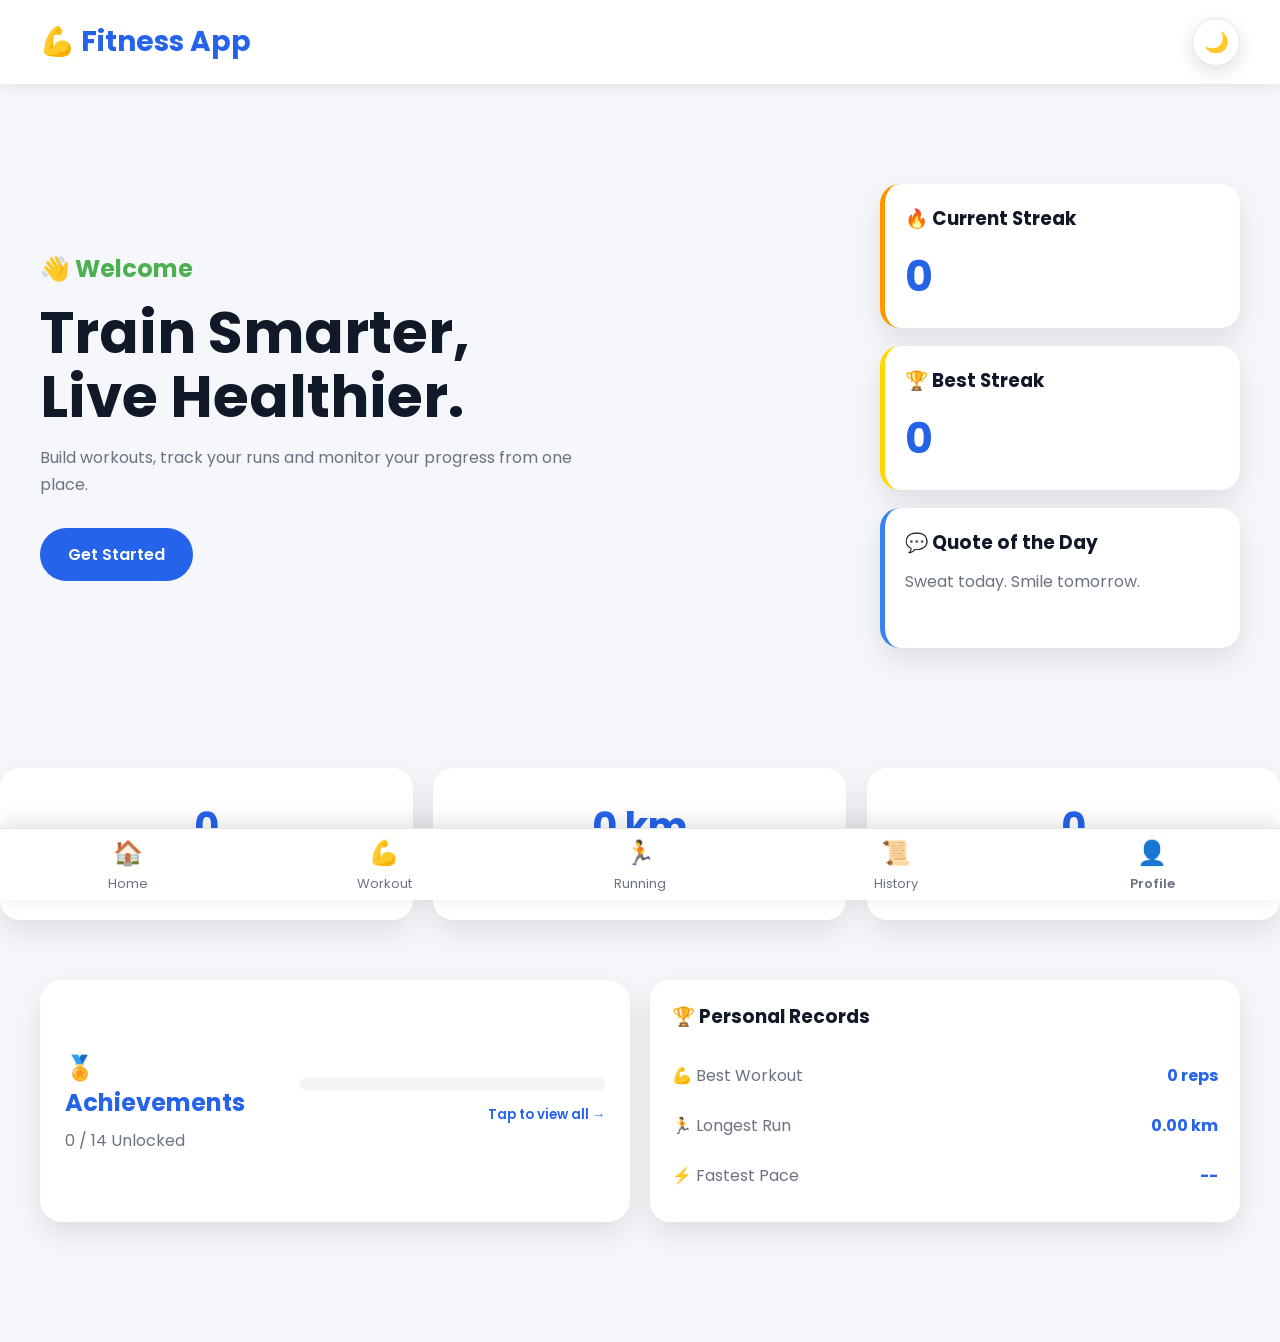
==== index.html @ 0139205a "Initial FitSphere release" ====
<!doctype html>
<html>
  <head>
    <link rel="manifest" href="manifest.json" />
    <meta name="theme-color" content="#2563eb" />
    <script>
      if (localStorage.getItem("fitness-theme") === "dark") {
        document.documentElement.classList.add("dark");
      }
    </script>
    <title>FitSphere</title>
    <link rel="stylesheet" href="styles.css" />
    <link rel="stylesheet" href="themes.css" />
    <link rel="stylesheet" href="toast.css" />
    <link rel="stylesheet" href="responsive.css" />
  </head>
  <body>
    <header>
      <h1>💪 Fitness App</h1>
      <button id="themeToggle" class="theme-btn">🌙</button>
    </header>
    <section class="hero">
      <!-- LEFT SIDE -->
      <div class="hero-content">
        <!-- Greeting -->
        <h3 id="greeting" class="greeting">👋 Welcome</h3>
        <h2>
          Train Smarter,<br />
          Live Healthier.
        </h2>
        <p>
          Build workouts, track your runs and monitor your progress from one
          place.
        </p>
        <button
          class="primary-btn"
          onclick="
            document
              .querySelector('.stats')
              .scrollIntoView({ behavior: 'smooth' })
          "
        >
          Get Started
        </button>
      </div>
      <!-- RIGHT SIDE -->
      <div class="hero-right">
        <div class="dashboard-card">
          <h3>🔥 Current Streak</h3>
          <h1 id="currentStreak">0</h1>
        </div>
        <div class="dashboard-card">
          <h3>🏆 Best Streak</h3>
          <h1 id="bestStreak">0</h1>
        </div>
        <div class="quote-card">
          <h3>💬 Quote of the Day</h3>
          <p id="dailyQuote"></p>
        </div>
      </div>
    </section>
    <!-- <section class="quick-actions">
      <a href="profile.html" class="action-card">
        <h3>👤 Profile</h3>
        <p>View & edit your profile</p>
      </a>
      <a href="workout.html" class="action-card">
        <h3>💪 Workout Builder</h3>
        <p>Create custom workouts.</p>
      </a>
      <a href="running.html" class="action-card">
        <h3>🏃 Running Tracker</h3>
        <p>GPS tracking and route map.</p>
      </a>
      🔥 NEW HISTORY BUTTON
      <a href="history.html" class="action-card">
        <h3>📜 Workout History</h3>
        <p>View your past progress</p>
      </a> 
    </section> -->
    <section class="stats">
      <div class="stat-card">
        <h2 id="todayWorkouts">0</h2>
        <span>Today's Workouts</span>
      </div>
      <div class="stat-card">
        <h2 id="todayDistance">0 km</h2>
        <span>Today's Distance</span>
      </div>
      <div class="stat-card">
        <h2 id="todayCalories">0</h2>
        <span>Today's Calories</span>
      </div>
    </section>
    <!-- ======================================
        ACHIEVEMENTS PREVIEW
====================================== -->
    <section class="bottom-dashboard">
      <a href="achievements.html" class="achievement-home-card">
        <div class="achievement-left">
          <h2>🏅 Achievements</h2>
          <p>
            <span id="homeUnlocked">0</span> /
            <span id="homeTotal">0</span>
            Unlocked
          </p>
        </div>
        <div class="achievement-right">
          <div class="home-progress">
            <div id="homeAchievementProgress"></div>
          </div>
          <small>Tap to view all →</small>
        </div>
      </a>
      <div class="records-card">
        <h3>🏆 Personal Records</h3>
        <div class="record">
          <span>💪 Best Workout</span>
          <strong id="bestWorkoutReps">0 reps</strong>
        </div>
        <div class="record">
          <span>🏃 Longest Run</span>
          <strong id="longestRun">0 km</strong>
        </div>
        <div class="record">
          <span>⚡ Fastest Pace</span>
          <strong id="fastestPace">--</strong>
        </div>
      </div>
    </section>
    <!-- NEW BUTTON ROW -->
    <nav class="bottom-nav">
      <a href="#">
        <span>🏠</span>
        <small>Home</small>
      </a>
      <a href="workout.html">
        <span>💪</span>
        <small>Workout</small>
      </a>
      <a href="running.html">
        <span>🏃</span>
        <small>Running</small>
      </a>
      <a href="history.html">
        <span>📜</span>
        <small>History</small>
      </a>
      <a href="profile.html" class="active">
        <span>👤</span>
        <small>Profile</small>
      </a>
    </nav>
    <script src="records.js"></script>
    <script src="achievementData.js"></script>
    <script src="toast.js"></script>
    <script src="app.js"></script>
    <script src="theme.js"></script>
    <script src="navigation.js"></script>
    <script src="streak.js"></script>
    <script src="quotes.js"></script>
  </body>
</html>
---- styles.css ----
/* ==========================================
   GOOGLE FONT
========================================== */
@import url("https://fonts.googleapis.com/css2?family=Poppins:wght@300;400;500;600;700;800&display=swap");
/* ==========================================
   RESET
========================================== */
* {
  margin: 0;
  padding: 0;
  box-sizing: border-box;
  font-family: "Poppins", sans-serif;
}
html {
  scroll-behavior: smooth;
}
body {
  background: var(--surface2);
  color: #222;
  min-height: 105vh;
}
/* ==========================================
   COMMON VARIABLES
========================================== */
:root {
  --primary: #2563eb;
  --secondary: #3b82f6;
  --success: #22c55e;
  --danger: #ef4444;
  --warning: #f59e0b;
  --text: #1f2937;
  --text-light: #6b7280;
  --card: #ffffff;
  --shadow: 0 12px 30px rgba(0, 0, 0, 0.12);
  --radius: 18px;
}
/* ==========================================
   HEADER
========================================== */
header {
  display: flex;
  justify-content: space-between;
  align-items: center;
  padding: 18px 40px;
  background: var(--surface);
  box-shadow: 0 4px 15px rgba(0, 0, 0, 0.08);
  position: sticky;
  top: 0;
  z-index: 1000;
}
header h1 {
  color: var(--primary);
  font-size: 28px;
}
header nav {
  display: flex;
  gap: 15px;
}
header nav a {
  text-decoration: none;
  color: var(--text);
  font-weight: 600;
  transition: 0.3s;
}
header nav a:hover {
  color: var(--primary);
}
/* ==========================================
   BUTTONS
========================================== */
button {
  border: none;
  cursor: pointer;
  transition: 0.3s;
}
.primary-btn {
  background: var(--primary);
  color: white;
  padding: 14px 28px;
  border-radius: 40px;
  font-size: 16px;
  font-weight: 600;
}
.primary-btn:hover {
  transform: translateY(-3px);
  box-shadow: 0 10px 20px rgba(37, 99, 235, 0.35);
}
.secondary-btn {
  background: var(--surface2);
  color: #111827;
  padding: 14px 28px;
  border-radius: 40px;
}
.secondary-btn:hover {
  background: var(--surface2);
}
/* ==========================================
   HOME HERO
========================================== */
.hero {
  display: flex;
  justify-content: space-between;
  align-items: center;
  gap: 60px;
  width: 90%;
  max-width: 1400px;
  margin: 40px auto;
}
.hero-content {
  flex: 1;
}
.hero-content h2 {
  font-size: 58px;
  line-height: 1.1;
  margin: 15px 0;
}
.hero-content p {
  max-width: 560px;
  line-height: 1.7;
  color: var(--text-secondary);
  margin-bottom: 30px;
}
.hero-image {
  flex: 1;
  display: flex;
  justify-content: center;
}
.hero-image img {
  width: 100%;
  max-width: 420px;
}
.hero-right {
  width: 360px;
  display: flex;
  flex-direction: column;
  gap: 18px;
}
.dashboard-card,
.quote-card {
  background: var(--surface);
  border-radius: 20px;
  padding: 20px;
  box-shadow: var(--shadow);
}
.dashboard-card h3,
.quote-card h3 {
  margin-bottom: 12px;
}
.dashboard-card h1 {
  font-size: 42px;
  color: var(--primary);
}
.quote-card p {
  line-height: 1.6;
  color: var(--text-secondary);
}
.dashboard-card:first-child {
  border-left: 5px solid #ff9800;
}
.dashboard-card:nth-child(2) {
  border-left: 5px solid gold;
}
.quote-card {
  min-height: 140px;
  border-left: 5px solid #3b82f6;
}
.dashboard-card,
.quote-card {
  transition: 0.3s;
}
.dashboard-card:hover,
.quote-card:hover {
  transform: translateY(-6px);
  box-shadow: 0 15px 35px rgba(0, 0, 0, 0.15);
}
.dashboard-card h1 {
  transition: 0.45s;
}
.dashboard-card:hover h1 {
  transform: scale(1.1);
}
/* ==========================================
   QUICK ACTIONS
========================================== */
.quick-actions {
  width: 90%;
  margin: auto;
  display: grid;
  grid-template-columns: repeat(auto-fit, minmax(250px, 1fr));
  gap: 25px;
  margin-top: 30px;
  margin-bottom: 50px;
}
.action-card {
  text-decoration: none;
  color: var(--text);
  background: var(--surface);
  border-radius: 20px;
  padding: 25px;
  box-shadow: var(--shadow);
  transition: 0.3s;
  text-align: center;
  display: block;
}
.action-card:hover {
  color: var(--text);
  transform: translateY(-8px);
}
.action-card h3 {
  color: var(--text);
  text-decoration: none;
}
.action-card p {
  color: var(--text-light);
  text-decoration: none;
}
/* ==========================================
   STATS SECTION
========================================== */
.stats {
  width: 90%;
  margin: 60px auto;
  display: grid;
  grid-template-columns: repeat(auto-fit, minmax(220px, 1fr));
  gap: 20px;
}
.stat-card {
  background: var(--surface);
  border-radius: 20px;
  padding: 30px;
  box-shadow: var(--shadow);
  text-align: center;
}
.stat-card h2 {
  color: var(--primary);
  font-size: 38px;
  margin-bottom: 10px;
}
.stat-card span {
  color: var(--text-light);
}
/* ==========================================
   FOOTER
========================================== */
footer {
  margin-top: 60px;
  padding: 25px;
  text-align: center;
  background: var(--surface);
  color: #777;
}
/* ==========================================
   UTILITIES
========================================== */
.hidden {
  display: none !important;
}
.center {
  display: flex;
  justify-content: center;
  align-items: center;
}
.card {
  background: var(--surface);
  border-radius: 20px;
  box-shadow: var(--shadow);
}
/* ==========================================
        HOME ACHIEVEMENT CARD
========================================== */
.bottom-dashboard {
  width: 90%;
  max-width: 1200px;
  margin: 35px auto 120px;
  display: grid;
  grid-template-columns: 1fr 1fr;
  gap: 25px;
}
.achievement-home-card {
  display: flex;
  justify-content: space-between;
  align-items: center;
  gap: 30px;
  padding: 25px;
  background: var(--surface);
  border-radius: 22px;
  box-shadow: var(--shadow);
  text-decoration: none;
  color: inherit;
  transition: 0.3s;
}
.achievement-home-card:hover {
  transform: translateY(-5px);
  box-shadow: var(--shadow-hover);
}
.achievement-left h2 {
  margin: 0;
  color: var(--primary);
}
.achievement-left p {
  margin-top: 8px;
  color: var(--text-secondary);
}
.achievement-right {
  width: 320px;
  text-align: right;
}
.home-progress {
  width: 100%;
  height: 14px;
  background: var(--surface2);
  border-radius: 30px;
  overflow: hidden;
  margin-bottom: 10px;
}
#homeAchievementProgress {
  width: 0%;
  height: 100%;
  background: linear-gradient(90deg, #22c55e, #2563eb);
  transition: 0.4s;
}
.achievement-right small {
  color: var(--primary);
  font-weight: 600;
}
.achievement-card,
.records-card {
  background: var(--surface);
  border-radius: 20px;
  padding: 22px;
  box-shadow: var(--shadow);
}

.records-card h3 {
  margin-bottom: 20px;
}

.record {
  display: flex;
  justify-content: space-between;
  padding: 12px 0;
  border-bottom: 1px solid rgba(255, 255, 255, 0.08);
}

.record:last-child {
  border-bottom: none;
}

.record span {
  color: var(--text-secondary);
}

.record strong {
  color: var(--primary);
  font-weight: 700;
}

/* ==========================================
   THEME BUTTON
========================================== */
.theme-btn {
  width: 48px;
  height: 48px;
  border: none;
  border-radius: 50%;
  cursor: pointer;
  background: var(--surface);
  color: var(--text);
  font-size: 22px;
  box-shadow: var(--shadow);
  transition: 0.4s;
}
.theme-btn:hover {
  transform: rotate(180deg) scale(1.08);
}
.greeting {
  font-size: 24px;
  font-weight: 700;
  margin-bottom: 15px;
  color: #4caf50;
}
---- themes.css ----
html.dark-preload,
html.dark-preload body {
  background: #121212;
}

/* ==========================================
   LIGHT THEME (DEFAULT)
========================================== */
:root {
  --bg: #f5f7fb;
  --surface: #ffffff;
  --surface2: #f8fafc;
  --surface: #ffffff;
  --surface2: #f3f4f6;
  --text: #111827;
  --text-secondary: #64748b;
  --primary: #2563eb;
  --primary-hover: #1d4ed8;
  --success: #22c55e;
  --success-hover: #16a34a;
  --warning: #f59e0b;
  --warning-hover: #d97706;
  --danger: #ef4444;
  --danger-hover: #dc2626;
  --border: #d1d5db;
  --shadow: 0 12px 28px rgba(0, 0, 0, 0.08);
  --shadow-hover: 0 18px 38px rgba(0, 0, 0, 0.14);
}
/* ==========================================
   DARK THEME
========================================== */
html.dark {
  --bg: #0f172a;
  --surface: #1e293b;
  --surface2: #334155;
  --text: #f8fafc;
  --text-secondary: #94a3b8;
  --primary: #3b82f6;
  --primary-hover: #60a5fa;
  --success: #22c55e;
  --success-hover: #4ade80;
  --warning: #f59e0b;
  --warning-hover: #fbbf24;
  --danger: #ef4444;
  --danger-hover: #f87171;
  --border: #475569;
  --shadow: 0 14px 35px rgba(0, 0, 0, 0.45);
  --shadow-hover: 0 20px 45px rgba(0, 0, 0, 0.6);
}
/* ==========================================
   GLOBAL TRANSITIONS
========================================== */
* {
  transition:
    background-color 0.35s ease,
    color 0.35s ease,
    border-color 0.35s ease,
    box-shadow 0.35s ease;
}
body {
  background: var(--bg);
  color: var(--text);
}
:root {
  --primary: #2563eb;
  --primary-hover: #1d4ed8;
  --success: #22c55e;
  --success-hover: #16a34a;
  --danger: #ef4444;
  --danger-hover: #dc2626;
  --warning: #f59e0b;
  --warning-hover: #d97706;
  --surface: #ffffff;
  --surface2: #f3f4f6;
  --text: #111827;
  --text-secondary: #6b7280;
  --border: #e5e7eb;
  --shadow: 0 12px 30px rgba(0, 0, 0, 0.1);
  --shadow-hover: 0 18px 40px rgba(0, 0, 0, 0.18);
}
/* [data-theme="dark"] {
  --surface: #1e293b;
  --surface2: #0f172a;
  --text: #f9fafb;
  --text-secondary: #cbd5e1;
  --border: #334155;
  --shadow: 0 12px 30px rgba(0, 0, 0, 0.4);
  --shadow-hover: 0 18px 45px rgba(0, 0, 0, 0.55);
} */
.theme-btn {
  width: 48px;
  height: 48px;
  border-radius: 50%;
  border: 1px solid var(--border);
  background: var(--surface);
  color: var(--text);
  display: flex;
  align-items: center;
  justify-content: center;
  font-size: 20px;
  box-shadow: 0 6px 18px rgba(0, 0, 0, 0.12);
  transition: all 0.35s ease;
}
.theme-btn:hover {
  transform: scale(1.15) rotate(180deg);
  background: var(--primary);
  color: white;
}
/* ===========================
   BOTTOM NAVIGATION
=========================== */

.bottom-nav {
  position: fixed;
  left: 0;
  bottom: 0;
  width: 100%;

  height: 72px;

  background: var(--surface);

  display: flex;
  justify-content: space-around;
  align-items: center;

  border-top: 1px solid var(--border);

  box-shadow: 0 -5px 20px rgba(0, 0, 0, 0.12);

  z-index: 9999;
}

.bottom-nav a {
  flex: 1;
  text-align: center;
  text-decoration: none;
  color: var(--text-secondary);

  display: flex;
  flex-direction: column;
  align-items: center;

  gap: 4px;

  padding: 10px 0;

  transition: 0.25s;
}

.bottom-nav a span {
  font-size: 24px;
}

.bottom-nav a small {
  font-size: 13px;
}

.bottom-nav a:hover {
  color: var(--primary);
}

.bottom-nav a.active {
  /* color: var(--primary); */
  font-weight: 600;
}

/* Prevent content from hiding behind nav
body {
  padding-bottom: 90px;
} */

:root {
  --bottom-nav-height: 72px;
}
body {
  padding-bottom: calc(var(--bottom-nav-height) + 30px);
}
---- toast.css ----
.toast-container {
  position: fixed;
  top: 25px;
  right: 25px;
  z-index: 9999;

  display: flex;
  flex-direction: column;
  gap: 12px;
}

.toast {
  min-width: 260px;
  max-width: 340px;

  padding: 14px 18px;

  border-radius: 14px;

  color: white;

  font-size: 15px;

  font-weight: 600;

  box-shadow: 0 10px 30px rgba(0, 0, 0, 0.25);

  transform: translateX(120%);
  opacity: 0;

  transition: 0.35s;

  display: flex;
  align-items: center;
  gap: 10px;
}

.toast.show {
  transform: translateX(0);
  opacity: 1;
}

.toast.success {
  background: #16a34a;
}

.toast.error {
  background: #dc2626;
}

.toast.warning {
  background: #f59e0b;
}

.toast.info {
  background: #2563eb;
}
---- responsive.css ----
/*
===============================================
Responsive.css
Fitness App v1.0
Author : Harsh Gautam
Supports:
✓ Desktop
✓ Laptop
✓ Tablet
✓ Mobile
✓ Landscape
✓ Foldables
Last Updated: July 2026
===============================================
*/
/* ==========================================
   Global Responsive System
==========================================*/
*,
*::before,
*::after {
  box-sizing: border-box;
}
html {
  scroll-behavior: smooth;
}
img {
  max-width: 100%;
  height: auto;
  display: block;
}
video,
canvas {
  max-width: 100%;
}
input,
select,
textarea,
button {
  max-width: 100%;
}
body {
  overflow-x: hidden;
}
/* Prevent cards overflowing */
.hero,
.stats,
.bottom-dashboard,
.profile-container,
.workout-container,
.running-container,
.history-container,
.achievement-container {
  width: 100%;
}
/* ==========================================
      LARGE DESKTOP
==========================================*/
@media (max-width: 1600px) {
  .hero,
  .profile-container,
  .workout-container,
  .running-container,
  .history-container {
    padding-left: 40px;
    padding-right: 40px;
  }
}
/* ==========================================
      LAPTOP
==========================================*/
@media (max-width: 1440px) {
  header {
    padding: 18px 40px;
  }
  .hero {
    padding: 60px 40px;
  }
  .stats {
    gap: 20px;
  }
  .bottom-dashboard {
    gap: 20px;
  }
}
/* ==========================================
      TABLET LANDSCAPE
==========================================*/
@media (max-width: 1024px) {
  header {
    padding: 18px 30px;
  }
  .hero {
    padding: 45px 30px;
  }
  .stats {
    display: grid;
    grid-template-columns: repeat(2, 1fr);
    gap: 20px;
  }
  .bottom-dashboard {
    flex-direction: column;
    gap: 25px;
  }
  .achievement-home-card,
  .records-card {
    width: 100%;
  }
}
/* ==========================================
      TABLET
==========================================*/
@media (max-width: 768px) {
  header {
    padding: 16px 20px;
  }
  header h1,
  header h2,
  header h3 {
    font-size: 1.3rem;
  }
  .primary-btn,
  button {
    width: 100%;
  }
  .stats {
    grid-template-columns: 1fr;
  }
  .bottom-dashboard {
    display: flex;
    flex-direction: column;
  }
}
/* ==========================================
      LARGE PHONE
==========================================*/
@media (max-width: 600px) {
  body {
    font-size: 15px;
  }
  header {
    padding: 15px;
  }
  .theme-btn {
    width: 45px;
    height: 45px;
  }
  button {
    min-height: 48px;
  }
  input,
  select,
  textarea {
    min-height: 48px;
  }
}
/* ==========================================
      PHONE
==========================================*/
@media (max-width: 480px) {
  header {
    padding: 14px;
  }
  body {
    padding-bottom: 85px;
  }
  h1 {
    font-size: 1.6rem;
  }
  h2 {
    font-size: 1.3rem;
  }
  h3 {
    font-size: 1.05rem;
  }
  p {
    font-size: 0.95rem;
  }
}
/* ==========================================
      SMALL PHONE
==========================================*/
@media (max-width: 360px) {
  body {
    font-size: 14px;
  }
  header h1,
  header h2,
  header h3 {
    font-size: 1.1rem;
  }
  button {
    font-size: 0.9rem;
  }
}
/* ==========================================
        HOME PAGE
==========================================*/
/* ---------- 1024px ---------- */
@media (max-width: 1024px) {
  .hero {
    padding: 50px 30px;
  }
  .hero-content {
    display: flex;
    flex-direction: column;
    align-items: flex-start;
  }
  .hero h2 {
    font-size: 2.3rem;
    line-height: 1.2;
  }
  .hero p {
    max-width: 650px;
  }
  .dashboard-side {
    width: 100%;
    margin-top: 30px;
  }
  .dashboard-card,
  .quote-card {
    width: 100%;
  }
  .bottom-dashboard {
    flex-direction: column;
  }
  .achievement-home-card,
  .records-card {
    width: 100%;
  }
}
/* ---------- 768px ---------- */
@media (max-width: 768px) {
  .hero {
    padding: 40px 20px;
  }
  .hero-content {
    display: flex;
    flex-direction: column;
  }
  .greeting {
    font-size: 1rem;
  }
  .hero h2 {
    font-size: 2rem;
    line-height: 1.25;
  }
  .hero p {
    font-size: 0.95rem;
    margin-bottom: 25px;
  }
  .primary-btn {
    width: 100%;
  }
  .stats {
    display: grid;
    grid-template-columns: 1fr;
    gap: 18px;
  }
  .stat-card {
    width: 100%;
  }
  .dashboard-card {
    margin-bottom: 15px;
  }
  .quote-card {
    margin-bottom: 20px;
  }
  .bottom-dashboard {
    display: flex;
    flex-direction: column;
    gap: 20px;
  }
}
/* ---------- 600px ---------- */
@media (max-width: 600px) {
  .hero {
    text-align: left;
    padding: 35px 18px;
  }
  .hero h2 {
    font-size: 1.8rem;
  }
  .hero p {
    font-size: 0.92rem;
  }
  .dashboard-card {
    padding: 18px;
  }
  .dashboard-card h1 {
    font-size: 2rem;
  }
  .quote-card {
    padding: 18px;
  }
  .quote-card p {
    font-size: 0.92rem;
  }
  .stat-card {
    padding: 20px;
  }
  .stat-card h2 {
    font-size: 1.8rem;
  }
}
/* ---------- 480px ---------- */
@media (max-width: 480px) {
  .hero {
    padding: 30px 15px;
  }
  .hero h2 {
    font-size: 1.6rem;
  }
  .hero p {
    font-size: 0.9rem;
  }
  .dashboard-card h3 {
    font-size: 1rem;
  }
  .dashboard-card h1 {
    font-size: 1.7rem;
  }
  .quote-card h3 {
    font-size: 1rem;
  }
  .quote-card p {
    font-size: 0.88rem;
  }
  .achievement-home-card {
    display: flex;
    flex-direction: column;
    gap: 15px;
    padding: 18px;
  }
  .achievement-left {
    width: 100%;
  }
  .achievement-right {
    width: 100%;
  }
  .records-card {
    padding: 18px;
  }
  .record {
    display: flex;
    justify-content: space-between;
    align-items: center;
    margin: 12px 0;
  }
}
/* ---------- 360px ---------- */
@media (max-width: 360px) {
  .hero {
    padding: 25px 12px;
  }
  .hero h2 {
    font-size: 1.45rem;
  }
  .hero p {
    font-size: 0.85rem;
  }
  .dashboard-card {
    padding: 15px;
  }
  .quote-card {
    padding: 15px;
  }
  .stat-card {
    padding: 16px;
  }
  .records-card {
    padding: 15px;
  }
}
/* ==========================================
        WORKOUT PAGE
==========================================*/
/* ---------- 1024px ---------- */
@media (max-width: 1024px) {
  .workout-container {
    padding: 30px;
  }
  .exercise-grid,
  .exercise-list,
  .workout-grid {
    display: grid;
    grid-template-columns: repeat(2, 1fr);
    gap: 20px;
  }
  .exercise-card,
  .workout-card,
  .selected-card {
    width: 100%;
  }
  .workout-summary {
    width: 100%;
  }
  .current-workout {
    width: 100%;
  }
}
/* ---------- 768px ---------- */
@media (max-width: 768px) {
  .workout-container {
    padding: 20px;
  }
  .exercise-grid,
  .exercise-list,
  .workout-grid {
    grid-template-columns: 1fr;
  }
  .exercise-card,
  .workout-card,
  .selected-card {
    width: 100%;
  }
  .exercise-card img {
    width: 100%;
    height: auto;
  }
  .current-workout {
    padding: 20px;
  }
  .exercise-name {
    font-size: 1.6rem;
    text-align: center;
  }
  .rep-count {
    font-size: 3rem;
  }
  .timer {
    font-size: 2.2rem;
  }
  .progress-container {
    width: 100%;
  }
  .progress-bar {
    width: 100%;
  }
  .controls {
    display: flex;
    flex-direction: column;
    gap: 15px;
  }
  .controls button {
    width: 100%;
  }
}
/* ---------- 600px ---------- */
@media (max-width: 600px) {
  .workout-container {
    padding: 18px;
  }
  .exercise-card {
    padding: 18px;
  }
  .exercise-card h3 {
    font-size: 1.1rem;
  }
  .exercise-card p {
    font-size: 0.9rem;
  }
  .rep-count {
    font-size: 2.5rem;
  }
  .timer {
    font-size: 2rem;
  }
  .summary-screen {
    padding: 20px;
  }
  .summary-card {
    width: 100%;
  }
  .summary-card h2 {
    font-size: 1.5rem;
  }
  .summary-card p {
    font-size: 0.95rem;
  }
}
/* ---------- 480px ---------- */
@media (max-width: 480px) {
  .workout-container {
    padding: 15px;
  }
  .exercise-card {
    padding: 16px;
  }
  .exercise-card img {
    border-radius: 12px;
  }
  .exercise-name {
    font-size: 1.35rem;
  }
  .rep-count {
    font-size: 2.2rem;
  }
  .timer {
    font-size: 1.8rem;
  }
  .current-workout {
    padding: 18px;
  }
  .rest-screen {
    padding: 18px;
  }
  .rest-timer {
    font-size: 2rem;
  }
  .summary-card {
    padding: 18px;
  }
  .summary-card h2 {
    font-size: 1.3rem;
  }
  .summary-card h3 {
    font-size: 1rem;
  }
  .controls {
    gap: 12px;
  }
  .controls button {
    min-height: 50px;
  }
}
/* ---------- 360px ---------- */
@media (max-width: 360px) {
  .workout-container {
    padding: 12px;
  }
  .exercise-card {
    padding: 14px;
  }
  .exercise-name {
    font-size: 1.2rem;
  }
  .rep-count {
    font-size: 2rem;
  }
  .timer {
    font-size: 1.6rem;
  }
  .summary-card {
    padding: 15px;
  }
  .summary-card h2 {
    font-size: 1.15rem;
  }
  .summary-card p {
    font-size: 0.85rem;
  }
}
/* ==========================================
        MODALS
==========================================*/
@media (max-width: 768px) {
  .modal,
  .dialog,
  .popup {
    width: 95%;
    max-width: 500px;
    margin: auto;
  }
  .modal-content {
    width: 100%;
    padding: 20px;
  }
}
/* ==========================================
      VOICE ASSISTANT
==========================================*/
@media (max-width: 768px) {
  .voice-btn {
    width: 65px;
    height: 65px;
    font-size: 26px;
  }
  .voice-indicator {
    font-size: 0.95rem;
  }
}
/* ==========================================
      WORKOUT BUTTONS
==========================================*/
@media (max-width: 600px) {
  .start-btn,
  .stop-btn,
  .pause-btn,
  .resume-btn,
  .next-btn,
  .finish-btn {
    width: 100%;
    margin-top: 10px;
  }
}
/* ==========================================
      PROGRESS BAR
==========================================*/
@media (max-width: 480px) {
  .progress {
    height: 10px;
  }
  .progress-bar {
    height: 10px;
  }
}
/* ==========================================
        RUNNING PAGE
==========================================*/
/* ---------- 1024px ---------- */
@media (max-width: 1024px) {
  .running-container {
    padding: 30px;
  }
  #map,
  .map-container {
    width: 100%;
    height: 420px;
    border-radius: 18px;
  }
  .run-dashboard,
  .run-stats {
    display: grid;
    grid-template-columns: repeat(2, 1fr);
    gap: 20px;
  }
  .run-card,
  .stat-card {
    width: 100%;
  }
  .run-controls {
    display: flex;
    justify-content: center;
    gap: 15px;
    flex-wrap: wrap;
  }
}
/* ---------- 768px ---------- */
@media (max-width: 768px) {
  .running-container {
    padding: 20px;
  }
  #map,
  .map-container {
    width: 100%;
    height: 350px;
  }
  .run-dashboard,
  .run-stats {
    grid-template-columns: 1fr;
  }
  .run-card,
  .stat-card {
    width: 100%;
  }
  .run-controls {
    display: flex;
    flex-direction: column;
    gap: 15px;
  }
  .run-controls button {
    width: 100%;
  }
  .distance-value,
  .speed-value,
  .pace-value,
  .calorie-value {
    font-size: 2rem;
  }
}
/* ---------- 600px ---------- */
@media (max-width: 600px) {
  .running-container {
    padding: 18px;
  }
  #map,
  .map-container {
    height: 300px;
  }
  .run-card {
    padding: 18px;
  }
  .run-card h3 {
    font-size: 1rem;
  }
  .distance-value,
  .speed-value,
  .pace-value,
  .calorie-value {
    font-size: 1.8rem;
  }
  .timer {
    font-size: 2rem;
  }
  .run-summary {
    padding: 20px;
  }
  .summary-card {
    width: 100%;
  }
}
/* ---------- 480px ---------- */
@media (max-width: 480px) {
  .running-container {
    padding: 15px;
  }
  #map,
  .map-container {
    height: 250px;
  }
  .run-card {
    padding: 16px;
  }
  .run-card h3 {
    font-size: 0.95rem;
  }
  .distance-value,
  .speed-value,
  .pace-value,
  .calorie-value {
    font-size: 1.6rem;
  }
  .timer {
    font-size: 1.7rem;
  }
  .run-controls button {
    min-height: 50px;
  }
  .summary-card {
    padding: 18px;
  }
  .summary-card h2 {
    font-size: 1.3rem;
  }
}
/* ---------- 360px ---------- */
@media (max-width: 360px) {
  .running-container {
    padding: 12px;
  }
  #map,
  .map-container {
    height: 220px;
  }
  .run-card {
    padding: 14px;
  }
  .distance-value,
  .speed-value,
  .pace-value,
  .calorie-value {
    font-size: 1.4rem;
  }
  .timer {
    font-size: 1.5rem;
  }
  .summary-card {
    padding: 15px;
  }
  .summary-card h2 {
    font-size: 1.1rem;
  }
}
/* ==========================================
      GPS STATUS
==========================================*/
@media (max-width: 768px) {
  .gps-status,
  .location-status,
  .signal-card {
    width: 100%;
    text-align: center;
  }
}
/* ==========================================
      RUN SUMMARY
==========================================*/
@media (max-width: 600px) {
  .run-summary {
    display: flex;
    flex-direction: column;
    gap: 15px;
  }
  .summary-item {
    width: 100%;
  }
}
/* ==========================================
      RUN BUTTONS
==========================================*/
@media (max-width: 600px) {
  .start-run,
  .pause-run,
  .resume-run,
  .stop-run,
  .finish-run {
    width: 100%;
    margin-top: 10px;
  }
}
/* ==========================================
      MAP CONTROLS
==========================================*/
@media (max-width: 480px) {
  .leaflet-control-container {
    transform: scale(0.9);
    transform-origin: top left;
  }
}
/* ==========================================
      RUNNING HEADER
==========================================*/
@media (max-width: 600px) {
  .running-header {
    text-align: center;
  }
  .running-header h2 {
    font-size: 1.6rem;
  }
  .running-header p {
    font-size: 0.9rem;
  }
}
/* Back Button Fix */
@media (max-width: 768px) {
  .back-btn {
    width: auto;
    min-width: 110px;
    padding: 12px 18px;
    font-size: 16px;
    white-space: nowrap;
  }
}
@media (max-width: 480px) {
  .back-btn {
    min-width: 100px;
    padding: 10px 16px;
    font-size: 15px;
  }
}
/* ==========================================
   HISTORY + ACHIEVEMENTS
==========================================*/
/* ==========================================
        HISTORY PAGE
==========================================*/
/* ---------- 1024px ---------- */
@media (max-width: 1024px) {
  .history-container {
    padding: 30px;
  }
  .history-grid {
    display: grid;
    grid-template-columns: repeat(2, 1fr);
    gap: 20px;
  }
  .history-card {
    width: 100%;
  }
  .filter-bar {
    display: flex;
    flex-wrap: wrap;
    gap: 15px;
  }
  .filter-bar select,
  .filter-bar input,
  .filter-bar button {
    flex: 1;
  }
}
/* ---------- 768px ---------- */
@media (max-width: 768px) {
  .history-container {
    padding: 20px;
  }
  .history-grid {
    grid-template-columns: 1fr;
  }
  .history-card {
    width: 100%;
  }
  .history-header {
    display: flex;
    flex-direction: row;
    justify-content: space-between;
    align-items: center;

    flex-wrap: nowrap;

    gap: 8px;

    padding: 14px 16px;
  }

  .header-title {
    flex: 1;
    min-width: 0;
    text-align: center;
  }

  .history-header h1 {
    font-size: 1.3rem;
    white-space: nowrap;
    overflow: hidden;
    text-overflow: ellipsis;
  }

  .back-btn {
    width: auto;
    min-width: 90px;
    padding: 10px 14px;
    margin-bottom: 0;
    flex-shrink: 0;
  }
  .danger-btn {
    width: auto;
    min-width: 90px;
    padding: 10px 14px;
    margin-bottom: 10px;
  }

  .theme-btn {
    width: 42px;
    height: 42px;
    flex-shrink: 0;
  }
  .filter-bar {
    flex-direction: column;
  }
  .filter-bar input,
  .filter-bar select,
  .filter-bar button {
    width: 100%;
  }
  .history-stats {
    display: grid;
    grid-template-columns: repeat(2, 1fr);
    gap: 15px;
  }
}
/* ---------- 600px ---------- */
@media (max-width: 600px) {
  .history-container {
    padding: 18px;
  }
  .history-card {
    padding: 18px;
  }
  .history-card h3 {
    font-size: 1rem;
  }
  .history-card p {
    font-size: 0.9rem;
  }
  .history-stats {
    grid-template-columns: 1fr;
  }
}
/* ---------- 480px ---------- */
@media (max-width: 480px) {
  .history-container {
    padding: 15px;
  }
  .history-card {
    padding: 16px;
  }
  .history-card h3 {
    font-size: 0.95rem;
  }
  .history-card p {
    font-size: 0.85rem;
  }
  .filter-bar {
    gap: 12px;
  }
}
/* ---------- 360px ---------- */
@media (max-width: 360px) {
  .history-container {
    padding: 12px;
  }
  .history-card {
    padding: 14px;
  }
  .history-card h3 {
    font-size: 0.9rem;
  }
  .history-card p {
    font-size: 0.8rem;
  }
}
/* ==========================================
      ACHIEVEMENTS PAGE
==========================================*/
/* ---------- 1024px ---------- */
@media (max-width: 1024px) {
  .achievement-grid {
    display: grid;
    grid-template-columns: repeat(2, 1fr);
    gap: 20px;
  }
  .achievement-card {
    width: 100%;
  }
}
/* ---------- 768px ---------- */
@media (max-width: 768px) {
  .achievement-container {
    padding: 20px;
  }
  .achievement-grid {
    grid-template-columns: 1fr;
  }
  .achievement-card {
    width: 100%;
  }
  .achievement-icon {
    font-size: 3rem;
  }
  .progress-bar {
    width: 100%;
  }
}
/* ---------- 600px ---------- */
@media (max-width: 600px) {
  .achievement-container {
    padding: 18px;
  }
  .achievement-card {
    padding: 18px;
  }
  .achievement-card h3 {
    font-size: 1rem;
  }
  .achievement-card p {
    font-size: 0.9rem;
  }
  .achievement-icon {
    font-size: 2.7rem;
  }
}
/* ---------- 480px ---------- */
@media (max-width: 480px) {
  .achievement-container {
    padding: 15px;
  }
  .achievement-card {
    padding: 16px;
  }
  .achievement-card h3 {
    font-size: 0.95rem;
  }
  .achievement-card p {
    font-size: 0.85rem;
  }
  .achievement-icon {
    font-size: 2.5rem;
  }
}
/* ---------- 360px ---------- */
@media (max-width: 360px) {
  .achievement-container {
    padding: 12px;
  }
  .achievement-card {
    padding: 14px;
  }
  .achievement-card h3 {
    font-size: 0.9rem;
  }
  .achievement-card p {
    font-size: 0.8rem;
  }
  .achievement-icon {
    font-size: 2.2rem;
  }
}
/* ==========================================
      EMPTY STATES
==========================================*/
@media (max-width: 768px) {
  .empty-state {
    padding: 40px 20px;
    text-align: center;
  }
  .empty-state img {
    width: 140px;
    margin: auto;
  }
  .empty-state h2 {
    font-size: 1.4rem;
  }
  .empty-state p {
    font-size: 0.9rem;
  }
}
/* ==========================================
      TABLES
==========================================*/
@media (max-width: 768px) {
  table {
    display: block;
    overflow-x: auto;
    white-space: nowrap;
  }
}
/* ==========================================
      BADGES
==========================================*/
@media (max-width: 600px) {
  .badge {
    font-size: 0.8rem;
    padding: 6px 10px;
  }
}
/* ==========================================
      PROGRESS BARS
==========================================*/
@media (max-width: 480px) {
  .progress {
    height: 10px;
  }
  .progress div {
    height: 10px;
  }
}
/* ==========================================
        PROFILE PAGE
==========================================*/
/* ==========================================
      1024px
==========================================*/
@media (max-width: 1024px) {
  .profile-container {
    padding: 30px;
  }
  .profile-card {
    width: 100%;
    max-width: 850px;
    margin: auto;
  }
  .profile-header {
    display: flex;
    align-items: center;
    gap: 25px;
  }
  .profile-info {
    flex: 1;
  }
  .analytics-grid,
  .profile-stats {
    display: grid;
    grid-template-columns: repeat(2, 1fr);
    gap: 20px;
  }
}
/* ==========================================
      768px
==========================================*/
@media (max-width: 768px) {
  .profile-container {
    padding: 20px;
  }
  .profile-card {
    padding: 25px;
  }
  .profile-header {
    flex-direction: column;
    text-align: center;
  }
  .avatar-container {
    margin: auto;
  }
  #profileAvatar {
    width: 130px;
    height: 130px;
  }
  .profile-info {
    width: 100%;
  }
  .profile-info h2 {
    font-size: 1.8rem;
  }
  .analytics-grid,
  .profile-stats {
    grid-template-columns: 1fr;
  }
  .profile-form {
    display: flex;
    flex-direction: column;
  }
  .profile-form input,
  .profile-form select,
  .profile-form button {
    width: 100%;
  }
}
/* ==========================================
      600px
==========================================*/
@media (max-width: 600px) {
  .profile-container {
    padding: 18px;
  }
  .profile-card {
    padding: 20px;
  }
  #profileAvatar {
    width: 115px;
    height: 115px;
  }
  .profile-info h2 {
    font-size: 1.6rem;
  }
  .profile-info p {
    font-size: 0.92rem;
  }
  .analytics-card,
  .stat-card {
    padding: 18px;
  }
  .analytics-card h3 {
    font-size: 1rem;
  }
  .analytics-card p {
    font-size: 0.9rem;
  }
}
/* ==========================================
      480px
==========================================*/
@media (max-width: 480px) {
  .profile-container {
    padding: 15px;
  }
  .profile-card {
    padding: 18px;
  }
  #profileAvatar {
    width: 95px;
    height: 95px;
  }
  .profile-info h2 {
    font-size: 1.45rem;
  }
  .profile-info p {
    font-size: 0.88rem;
  }
  .analytics-card {
    padding: 16px;
  }
  .analytics-card h3 {
    font-size: 0.95rem;
  }
  .analytics-card p {
    font-size: 0.85rem;
  }
  .profile-form input,
  .profile-form select {
    min-height: 48px;
  }
  .profile-form button {
    width: 100%;
  }
}
/* ==========================================
      360px
==========================================*/
@media (max-width: 360px) {
  .profile-container {
    padding: 12px;
  }
  .profile-card {
    padding: 15px;
  }
  #profileAvatar {
    width: 85px;
    height: 85px;
  }
  .profile-info h2 {
    font-size: 1.3rem;
  }
  .profile-info p {
    font-size: 0.82rem;
  }
  .analytics-card {
    padding: 14px;
  }
  .analytics-card h3 {
    font-size: 0.9rem;
  }
  .analytics-card p {
    font-size: 0.8rem;
  }
}
/* ==========================================
        PROFILE FORM
==========================================*/
@media (max-width: 768px) {
  .profile-form label {
    margin-top: 12px;
  }
  .profile-form input,
  .profile-form select {
    font-size: 16px;
  }
}
/* ==========================================
          BMI CARD
==========================================*/
@media (max-width: 600px) {
  .bmi-card {
    width: 100%;
    text-align: center;
  }
  .bmi-value {
    font-size: 2rem;
  }
}
/* ==========================================
        ANALYTICS
==========================================*/
@media (max-width: 768px) {
  .analytics-chart,
  .chart-container {
    width: 100%;
    overflow-x: auto;
  }
  canvas {
    max-width: 100%;
  }
}
/* ==========================================
      RECORDS
==========================================*/
@media (max-width: 600px) {
  .record-card {
    width: 100%;
  }
  .record-item {
    display: flex;
    justify-content: space-between;
    align-items: center;
  }
}
/* ==========================================
      PROFILE BUTTONS
==========================================*/
@media (max-width: 600px) {
  .save-profile,
  .edit-profile,
  .reset-profile {
    width: 100%;
    margin-top: 10px;
  }
}
/* ==========================================
      GLOBAL OVERFLOW FIXES
==========================================*/
html,
body {
  overflow-x: hidden;
  max-width: 100%;
}
* {
  word-wrap: break-word;
}
img,
svg,
video,
canvas,
iframe {
  max-width: 100%;
}
/* ==========================================
      TOUCH DEVICES
==========================================*/
@media (hover: none) {
  button:hover,
  .card:hover,
  .exercise-card:hover,
  .run-card:hover,
  .stat-card:hover,
  .achievement-card:hover,
  .history-card:hover,
  .records-card:hover {
    transform: none;
    box-shadow: inherit;
  }
}
/* ==========================================
      BETTER TOUCH TARGETS
==========================================*/
button,
input,
select,
textarea,
a {
  min-height: 48px;
}
button {
  cursor: pointer;
}
/* ==========================================
      SMOOTH SCROLL
==========================================*/
html {
  scroll-behavior: smooth;
  -webkit-text-size-adjust: 100%;
}
/* ==========================================
      SAFE AREA (NOTCH DEVICES)
==========================================*/
body {
  padding-left: env(safe-area-inset-left);
  padding-right: env(safe-area-inset-right);
  padding-bottom: env(safe-area-inset-bottom);
}
/* ==========================================
      FIX LONG TEXT
==========================================*/
h1,
h2,
h3,
p,
span,
small {
  overflow-wrap: anywhere;
}
/* ==========================================
      TABLE RESPONSIVE
==========================================*/
table {
  width: 100%;
  border-collapse: collapse;
}
@media (max-width: 768px) {
  table {
    display: block;
    overflow-x: auto;
    white-space: nowrap;
  }
}
/* ==========================================
      LANDSCAPE PHONES
==========================================*/
@media (max-height: 500px) and (orientation: landscape) {
  header {
    padding: 12px 20px;
  }
  .hero {
    padding: 20px;
  }
  .hero h2 {
    font-size: 1.6rem;
  }
  .dashboard-card,
  .quote-card {
    padding: 16px;
  }
  .bottom-nav {
    height: 60px;
  }
}
/* ==========================================
      LARGE SCREENS
==========================================*/
@media (min-width: 1800px) {
  body {
    font-size: 18px;
  }
  .hero,
  .profile-container,
  .workout-container,
  .running-container,
  .history-container {
    max-width: 1700px;
    margin: auto;
  }
}
/* ==========================================
      FOLDABLE DEVICES
==========================================*/
@media (max-width: 720px) {
  .hero,
  .profile-card,
  .workout-container,
  .running-container,
  .history-container,
  .achievement-container {
    border-radius: 18px;
  }
}
/* ==========================================
      DISABLE ZOOM ON INPUT
==========================================*/
@media (max-width: 768px) {
  input,
  select,
  textarea {
    font-size: 16px;
  }
}
/* ==========================================
      LOADING / SKELETONS
==========================================*/
.loading,
.skeleton {
  max-width: 100%;
}
/* ==========================================
      TOAST
==========================================*/
@media (max-width: 600px) {
  .toast {
    left: 12px;
    right: 12px;
    bottom: 90px;
    width: auto;
    max-width: none;
  }
}
/* ==========================================
      BOTTOM NAVIGATION
==========================================*/
.bottom-nav {
  padding-bottom: env(safe-area-inset-bottom);
}
@media (max-width: 768px) {
  .bottom-nav {
    display: flex;
    justify-content: space-around;
    align-items: center;
  }
  .bottom-nav a {
    flex: 1;
    text-align: center;
  }
}
/* ==========================================
      ANIMATION PERFORMANCE
==========================================*/
.card,
.exercise-card,
.run-card,
.stat-card,
.history-card,
.achievement-card,
.records-card {
  will-change: transform;
}
/* ==========================================
      REDUCE MOTION
==========================================*/
@media (prefers-reduced-motion: reduce) {
  * {
    animation: none !important;
    transition: none !important;
    scroll-behavior: auto !important;
  }
}
/* ==========================================
      PRINT
==========================================*/
@media print {
  .bottom-nav,
  .theme-btn,
  .voice-btn,
  .toast {
    display: none !important;
  }
  body {
    background: white;
  }
}
/* ==========================================
      FINAL UNIVERSAL FIXES
==========================================*/
.card,
.exercise-card,
.run-card,
.history-card,
.achievement-card,
.records-card,
.profile-card,
.stat-card {
  max-width: 100%;
}
button {
  white-space: nowrap;
}
input {
  width: 100%;
}
textarea {
  width: 100%;
  resize: vertical;
}
/* ===========================
   Page Header
=========================== */

@media (max-width: 768px) {
  .page-header {
    padding: 14px 16px;

    gap: 10px;
  }

  .page-header h1 {
    font-size: 1.3rem;
  }

  .page-header p {
    display: none;
  }

  .back-btn {
    min-width: 90px;

    padding: 10px 14px;

    font-size: 15px;
  }

  .theme-btn {
    width: 42px;

    height: 42px;

    font-size: 18px;
  }
}

@media (max-width: 480px) {
  .page-header {
    padding: 12px;
  }

  .page-header h1 {
    font-size: 1.1rem;
  }

  .back-btn {
    min-width: 82px;

    padding: 9px 12px;

    font-size: 14px;
  }
}
/* ==========================================
   Workout Header
========================================== */

@media (max-width: 768px) {
  .workout-header {
    padding: 14px 16px;

    gap: 10px;
  }

  .workout-header h1 {
    font-size: 1.3rem;
  }

  .workout-header p {
    display: none;
  }
}

@media (max-width: 480px) {
  .workout-header {
    padding: 12px;
  }

  .workout-header h1 {
    font-size: 1.1rem;
  }
}
/* ==========================================
   Running Header
========================================== */

@media (max-width: 768px) {
  .running-header {
    padding: 14px 16px;

    gap: 10px;
  }

  .running-header h1 {
    font-size: 1.3rem;
  }
}

@media (max-width: 480px) {
  .running-header {
    padding: 12px;
  }

  .running-header h1 {
    font-size: 1.1rem;
  }
}
/* ==========================================
   History Header
========================================== */

@media (max-width: 768px) {
  .history-header {
    padding: 14px 16px;

    gap: 10px;
  }

  .history-header h1 {
    font-size: 1.3rem;
  }
}

@media (max-width: 480px) {
  .history-header {
    padding: 12px;
  }

  .history-header h1 {
    font-size: 1.1rem;
  }
}
/* ==================================================
   HOME PAGE RESPONSIVE
================================================== */

@media (max-width: 992px) {
  .hero {
    flex-direction: column;
    align-items: center;
    text-align: center;
    gap: 30px;
  }

  .hero-content {
    width: 100%;
  }

  .hero-content h2 {
    font-size: 42px;
    line-height: 1.15;
  }

  .hero-content p {
    max-width: 650px;
    margin: 20px auto 30px;
  }

  .hero-right {
    width: 100%;
    max-width: 600px;
  }

  .dashboard-card,
  .quote-card {
    width: 100%;
  }

  .bottom-dashboard {
    grid-template-columns: 1fr;
  }

  .achievement-home-card {
    width: 100%;
  }

  .records-card {
    width: 100%;
  }
}
@media (max-width: 768px) {
  header {
    padding: 16px;
  }

  header h1 {
    font-size: 24px;
  }

  .hero {
    width: 92%;
    margin: 25px auto;
    gap: 24px;
  }

  .hero-content h2 {
    font-size: 34px;
  }

  .hero-content p {
    font-size: 15px;
  }

  .primary-btn {
    width: 100%;
    max-width: 260px;
  }

  .dashboard-card h1 {
    font-size: 34px;
  }

  .stats {
    grid-template-columns: 1fr;
  }

  .achievement-home-card {
    flex-direction: column;
    align-items: flex-start;
    gap: 20px;
  }

  .achievement-right {
    width: 100%;
    text-align: left;
  }
}
@media (max-width: 480px) {
  .hero-content h2 {
    font-size: 28px;
  }

  .hero-content p {
    font-size: 14px;
  }

  .dashboard-card,
  .quote-card,
  .stat-card,
  .records-card,
  .achievement-home-card {
    padding: 18px;
  }

  .dashboard-card h1 {
    font-size: 30px;
  }
}
/* ==========================================
   RUNNING BUTTONS
========================================== */

@media (max-width: 768px) {
  .button-row {
    display: flex;

    gap: 10px;

    justify-content: space-between;

    margin-top: 18px;
  }

  .button-row button {
    flex: 1;

    width: auto;

    padding: 14px 8px;

    font-size: 15px;

    border-radius: 14px;
  }
}
@media (max-width: 480px) {
  .button-row {
    gap: 8px;
  }

  .button-row button {
    padding: 12px 6px;

    font-size: 14px;
  }
}
/* ==========================================
   RUNNING PAGE - COMPACT STATS
========================================== */

@media (max-width: 768px) {
  .stats-grid {
    display: flex;
    flex-direction: column;
    gap: 10px;
  }

  .stat-card {
    display: flex;
    justify-content: space-between;
    align-items: center;

    padding: 14px 16px;

    min-height: unset;
  }

  .stat-card span {
    font-size: 15px;

    font-weight: 600;

    color: var(--text);
  }

  .stat-card h2 {
    margin: 0;

    font-size: 18px;

    color: var(--primary);
  }
  .selected-panel {
    margin-bottom: 40px;
  }
}
@media (max-width: 480px) {
  .stat-card {
    padding: 12px 14px;
  }

  .stat-card span {
    font-size: 14px;
  }

  .stat-card h2 {
    font-size: 16px;
  }
  .selected-panel {
    margin-bottom: 40px;
  }
}
/* ==========================================
   WORKOUT SCREEN (TABLETS)
========================================== */

@media (max-width: 768px) {
  .workout-layout {
    display: flex;
    flex-direction: column;
    gap: 20px;
  }

  .exercise-column {
    width: 100%;
  }

  .exercise-column img {
    width: 100%;
    max-width: 280px;
    display: block;
    margin: auto;
  }

  .counter-column {
    width: 100%;

    display: grid;

    grid-template-columns: repeat(3, 1fr);

    gap: 10px;
  }

  .counter-card,
  .rest-card {
    padding: 14px 10px;

    min-height: 110px;
  }

  .counter-card h3,
  .rest-card h3 {
    font-size: 15px;
  }

  #counterValue,
  #timer,
  #restTimer {
    font-size: 28px;
  }
}
/* ==========================================
   WORKOUT SCREEN (PHONES)
========================================== */

@media (max-width: 480px) {
  .counter-column {
    grid-template-columns: 1fr;
  }

  .counter-card,
  .rest-card {
    min-height: 85px;

    display: flex;

    justify-content: space-between;

    align-items: center;

    padding: 14px 18px;
  }

  .counter-card h3,
  .rest-card h3 {
    margin: 0;

    font-size: 15px;
  }

  #counterValue,
  #timer,
  #restTimer {
    margin: 0;

    font-size: 22px;
  }
}
/* ==========================================
   WORKOUT BUTTONS
========================================== */

@media (max-width: 768px) {
  .workout-controls {
    display: flex;

    flex-wrap: wrap;

    justify-content: center;

    gap: 10px;
  }

  .workout-controls button {
    width: auto !important;

    min-width: 120px;

    flex: none;

    padding: 12px 18px;
  }
  #workoutScreen {
    margin-bottom: 90px;
  }
}
@media (max-width: 480px) {
  .workout-controls {
    display: grid;

    grid-template-columns: repeat(2, 1fr);

    gap: 10px;
  }

  .workout-controls button {
    width: 100% !important;

    min-width: 0;
  }
  #workoutScreen {
    margin-bottom: 90px;
  }
}
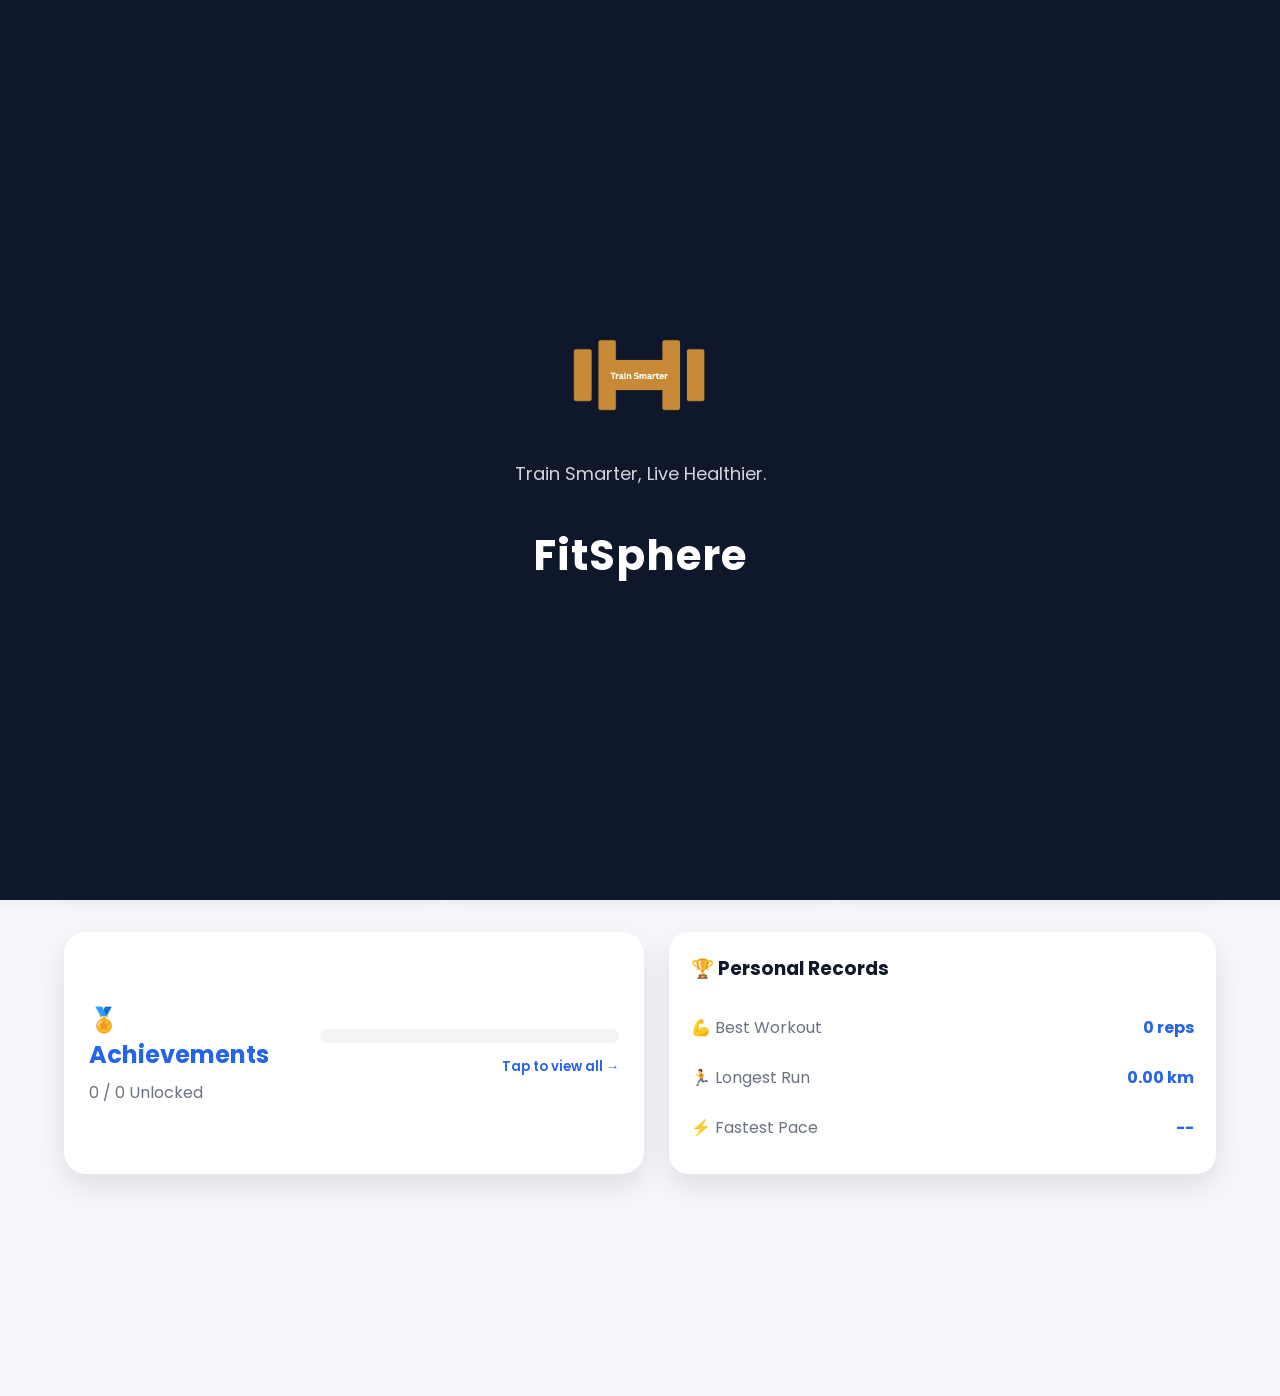
==== commit 83f98ba2: "Updated FitSphere" ====
--- a/index.html
+++ b/index.html
@@ -1,13 +1,15 @@
 <!doctype html>
-<html>
+<html lang="en">
   <head>
     <link rel="manifest" href="manifest.json" />
-    <meta name="theme-color" content="#2563eb" />
+    <meta charset="UTF-8" />
+    <meta name="viewport" content="width=device-width, initial-scale=1.0" />
     <script>
       if (localStorage.getItem("fitness-theme") === "dark") {
         document.documentElement.classList.add("dark");
       }
     </script>
+
     <title>FitSphere</title>
     <link rel="stylesheet" href="styles.css" />
     <link rel="stylesheet" href="themes.css" />
@@ -15,6 +17,14 @@
     <link rel="stylesheet" href="responsive.css" />
   </head>
   <body>
+    <!-- ===========================
+        SPLASH SCREEN
+    =========================== -->
+    <div id="splashScreen" class="splash-screen">
+      <img src="assets/logo.png" class="splash-logo" alt="FitSphere Logo" />
+      <p class="splash-tagline">Train Smarter, Live Healthier.</p>
+      <h1 class="splash-title">FitSphere</h1>
+    </div>
     <header>
       <h1>💪 Fitness App</h1>
       <button id="themeToggle" class="theme-btn">🌙</button>
@@ -151,13 +161,13 @@
         <small>Profile</small>
       </a>
     </nav>
-    <script src="records.js"></script>
-    <script src="achievementData.js"></script>
-    <script src="toast.js"></script>
-    <script src="app.js"></script>
-    <script src="theme.js"></script>
-    <script src="navigation.js"></script>
-    <script src="streak.js"></script>
-    <script src="quotes.js"></script>
+    <script src="records.js" defer></script>
+    <script src="achievementData.js" defer></script>
+    <script src="toast.js" defer></script>
+    <script src="app.js" defer></script>
+    <script src="theme.js" defer></script>
+    <script src="navigation.js" defer></script>
+    <script src="streak.js" defer></script>
+    <script src="quotes.js" defer></script>
   </body>
 </html>
--- a/styles.css
+++ b/styles.css
@@ -102,26 +102,27 @@
   justify-content: space-between;
   align-items: center;
   gap: 60px;
-  width: 90%;
+  width: 92%;
   max-width: 1400px;
-  margin: 40px auto;
+  margin: 40px auto 60px;
 }
 .hero-content {
   flex: 1;
+  min-width: 300px;
 }
 .hero-content h2 {
-  font-size: 58px;
+  font-size: 56px;
   line-height: 1.1;
-  margin: 15px 0;
+  margin-bottom: 18px;
 }
 .hero-content p {
+  font-size: 18px;
+  line-height: 1.8;
   max-width: 560px;
-  line-height: 1.7;
-  color: var(--text-secondary);
-  margin-bottom: 30px;
 }
 .hero-image {
   flex: 1;
+  min-width: 280px;
   display: flex;
   justify-content: center;
 }
@@ -131,16 +132,21 @@
 }
 .hero-right {
   width: 360px;
+  max-width: 100%;
   display: flex;
   flex-direction: column;
   gap: 18px;
 }
 .dashboard-card,
 .quote-card {
+  min-height: 180px;
   background: var(--surface);
   border-radius: 20px;
   padding: 20px;
   box-shadow: var(--shadow);
+  display: flex;
+  flex-direction: column;
+  justify-content: center;
 }
 .dashboard-card h3,
 .quote-card h3 {
@@ -184,6 +190,7 @@
 ========================================== */
 .quick-actions {
   width: 90%;
+  max-width: 1400px;
   margin: auto;
   display: grid;
   grid-template-columns: repeat(auto-fit, minmax(250px, 1fr));
@@ -196,11 +203,14 @@
   color: var(--text);
   background: var(--surface);
   border-radius: 20px;
-  padding: 25px;
+  padding: 30px;
+  min-height: 170px;
   box-shadow: var(--shadow);
   transition: 0.3s;
   text-align: center;
-  display: block;
+  display: flex;
+  flex-direction: column;
+  justify-content: center;
 }
 .action-card:hover {
   color: var(--text);
@@ -219,6 +229,7 @@
 ========================================== */
 .stats {
   width: 90%;
+  max-width: 1400px;
   margin: 60px auto;
   display: grid;
   grid-template-columns: repeat(auto-fit, minmax(220px, 1fr));
@@ -270,6 +281,7 @@
 ========================================== */
 .bottom-dashboard {
   width: 90%;
+  max-width: 1400px;
   max-width: 1200px;
   margin: 35px auto 120px;
   display: grid;
@@ -309,7 +321,7 @@
   width: 100%;
   height: 14px;
   background: var(--surface2);
-  border-radius: 30px;
+  border-radius: 40px;
   overflow: hidden;
   margin-bottom: 10px;
 }
@@ -317,7 +329,7 @@
   width: 0%;
   height: 100%;
   background: linear-gradient(90deg, #22c55e, #2563eb);
-  transition: 0.4s;
+  transition: width 0.35s ease;
 }
 .achievement-right small {
   color: var(--primary);
@@ -330,31 +342,44 @@
   padding: 22px;
   box-shadow: var(--shadow);
 }
-
 .records-card h3 {
   margin-bottom: 20px;
 }
-
 .record {
   display: flex;
   justify-content: space-between;
   padding: 12px 0;
   border-bottom: 1px solid rgba(255, 255, 255, 0.08);
 }
-
 .record:last-child {
   border-bottom: none;
 }
-
 .record span {
   color: var(--text-secondary);
 }
-
 .record strong {
   color: var(--primary);
   font-weight: 700;
 }
-
+.exercise-column {
+  display: flex;
+  justify-content: center;
+  align-items: center;
+}
+.exercise-column img {
+  width: 320px;
+  max-width: 100%;
+}
+.workout-controls {
+  display: flex;
+  justify-content: center;
+  gap: 15px;
+  flex-wrap: wrap;
+}
+.workout-controls button {
+  width: auto;
+  min-width: 140px;
+}
 /* ==========================================
    THEME BUTTON
 ========================================== */
@@ -379,3 +404,111 @@
   margin-bottom: 15px;
   color: #4caf50;
 }
+/* ===========================
+        SPLASH SCREEN
+=========================== */
+.splash-screen {
+  position: fixed;
+  inset: 0;
+  background: #0f172a;
+  display: none;
+  flex-direction: column;
+  justify-content: center;
+  align-items: center;
+  z-index: 99999;
+  transition: opacity 0.9s ease;
+}
+.splash-screen.hide {
+  opacity: 0;
+  pointer-events: none;
+  visibility: hidden;
+  transition: opacity 0.5s ease;
+}
+/* LOGO */
+.splash-logo {
+  width: 140px;
+  opacity: 0;
+  transform: scale(0.5);
+  animation: logoZoom 1.2s ease forwards;
+}
+/* TAGLINE */
+.splash-tagline {
+  margin-top: 25px;
+  color: #d1d5db;
+  font-size: 18px;
+  text-align: center;
+  line-height: 1.6;
+  opacity: 0;
+  transform: translateY(35px);
+  animation: taglineUp 0.8s ease forwards;
+  animation-delay: 1s;
+}
+/* TITLE */
+.splash-title {
+  margin-top: 35px;
+  color: white;
+  font-size: 42px;
+  font-weight: 700;
+  letter-spacing: 1px;
+  opacity: 0;
+  animation:
+    titleFade 0.8s ease forwards,
+    glow 2s infinite alternate;
+  animation-delay: 1.8s;
+}
+/* ======================= */
+@keyframes logoZoom {
+  0% {
+    opacity: 0;
+    transform: scale(0.4);
+  }
+  60% {
+    opacity: 1;
+    transform: scale(1.08);
+  }
+  100% {
+    opacity: 1;
+    transform: scale(1);
+  }
+}
+@keyframes taglineUp {
+  from {
+    opacity: 0;
+    transform: translateY(35px);
+  }
+  to {
+    opacity: 1;
+    transform: translateY(0);
+  }
+}
+@keyframes titleFade {
+  from {
+    opacity: 0;
+  }
+  to {
+    opacity: 1;
+  }
+}
+@keyframes glow {
+  from {
+    text-shadow: 0 0 8px #3b82f6;
+  }
+  to {
+    text-shadow:
+      0 0 15px #3b82f6,
+      0 0 25px #2563eb,
+      0 0 35px #1d4ed8;
+  }
+}
+/* HOME FADE */
+body {
+  animation: homeFade 0.9s ease;
+}
+@keyframes homeFade {
+  from {
+    opacity: 0.4;
+  }
+  to {
+    opacity: 1;
+  }
+}
--- a/themes.css
+++ b/themes.css
@@ -2,7 +2,6 @@
 html.dark-preload body {
   background: #121212;
 }
-
 /* ==========================================
    LIGHT THEME (DEFAULT)
 ========================================== */
@@ -109,67 +108,49 @@
 /* ===========================
    BOTTOM NAVIGATION
 =========================== */
-
 .bottom-nav {
   position: fixed;
   left: 0;
   bottom: 0;
   width: 100%;
-
   height: 72px;
-
   background: var(--surface);
-
   display: flex;
   justify-content: space-around;
   align-items: center;
-
   border-top: 1px solid var(--border);
-
   box-shadow: 0 -5px 20px rgba(0, 0, 0, 0.12);
-
   z-index: 9999;
 }
-
 .bottom-nav a {
   flex: 1;
   text-align: center;
   text-decoration: none;
   color: var(--text-secondary);
-
   display: flex;
   flex-direction: column;
   align-items: center;
-
   gap: 4px;
-
   padding: 10px 0;
-
   transition: 0.25s;
 }
-
 .bottom-nav a span {
   font-size: 24px;
 }
-
 .bottom-nav a small {
   font-size: 13px;
 }
-
 .bottom-nav a:hover {
   color: var(--primary);
 }
-
 .bottom-nav a.active {
   /* color: var(--primary); */
   font-weight: 600;
 }
-
 /* Prevent content from hiding behind nav
 body {
   padding-bottom: 90px;
 } */
-
 :root {
   --bottom-nav-height: 72px;
 }
--- a/toast.css
+++ b/toast.css
@@ -3,55 +3,39 @@
   top: 25px;
   right: 25px;
   z-index: 9999;
-
   display: flex;
   flex-direction: column;
   gap: 12px;
 }
-
 .toast {
   min-width: 260px;
   max-width: 340px;
-
   padding: 14px 18px;
-
   border-radius: 14px;
-
   color: white;
-
   font-size: 15px;
-
   font-weight: 600;
-
   box-shadow: 0 10px 30px rgba(0, 0, 0, 0.25);
-
   transform: translateX(120%);
   opacity: 0;
-
   transition: 0.35s;
-
   display: flex;
   align-items: center;
   gap: 10px;
 }
-
 .toast.show {
   transform: translateX(0);
   opacity: 1;
 }
-
 .toast.success {
   background: #16a34a;
 }
-
 .toast.error {
   background: #dc2626;
 }
-
 .toast.warning {
   background: #f59e0b;
 }
-
 .toast.info {
   background: #2563eb;
 }
--- a/responsive.css
+++ b/responsive.css
@@ -1,740 +1,495 @@
-/*
-===============================================
-Responsive.css
-Fitness App v1.0
-Author : Harsh Gautam
-Supports:
-✓ Desktop
-✓ Laptop
-✓ Tablet
-✓ Mobile
-✓ Landscape
-✓ Foldables
-Last Updated: July 2026
-===============================================
-*/
-/* ==========================================
-   Global Responsive System
-==========================================*/
-*,
-*::before,
-*::after {
-  box-sizing: border-box;
-}
-html {
-  scroll-behavior: smooth;
-}
-img {
-  max-width: 100%;
-  height: auto;
-  display: block;
-}
-video,
-canvas {
-  max-width: 100%;
-}
-input,
-select,
-textarea,
-button {
-  max-width: 100%;
-}
-body {
-  overflow-x: hidden;
-}
-/* Prevent cards overflowing */
-.hero,
-.stats,
-.bottom-dashboard,
-.profile-container,
-.workout-container,
-.running-container,
-.history-container,
-.achievement-container {
-  width: 100%;
-}
-/* ==========================================
-      LARGE DESKTOP
-==========================================*/
-@media (max-width: 1600px) {
-  .hero,
-  .profile-container,
-  .workout-container,
-  .running-container,
-  .history-container {
-    padding-left: 40px;
-    padding-right: 40px;
-  }
-}
-/* ==========================================
-      LAPTOP
-==========================================*/
-@media (max-width: 1440px) {
+/* ===================================================
+                HOME PAGE
+=================================================== */
+@media (max-width: 1200px) {
+  .hero {
+    width: 95%;
+    gap: 40px;
+  }
+  .hero-content h2 {
+    font-size: 48px;
+  }
+  .hero-right {
+    width: 320px;
+  }
+  .bottom-dashboard {
+    width: 95%;
+  }
+  .stats {
+    width: 95%;
+  }
+}
+/* ===========================
+        TABLET
+=========================== */
+@media (max-width: 992px) {
+  .hero {
+    flex-direction: column;
+    text-align: center;
+    margin: 30px auto;
+  }
+  .hero-content {
+    width: 100%;
+  }
+  .hero-content h2 {
+    font-size: 42px;
+  }
+  .hero-content p {
+    max-width: 650px;
+    margin: 20px auto;
+  }
+  .hero-image {
+    order: 2;
+  }
+  .hero-image img {
+    max-width: 340px;
+  }
+  .hero-right {
+    width: 100%;
+    max-width: 650px;
+  }
+  .dashboard-card,
+  .quote-card {
+    width: 100%;
+  }
+  .stats {
+    grid-template-columns: repeat(2, 1fr);
+  }
+  .bottom-dashboard {
+    grid-template-columns: 1fr;
+  }
+  .achievement-home-card {
+    width: 100%;
+  }
+  .records-card {
+    width: 100%;
+  }
+}
+/* ===========================
+        MOBILE
+=========================== */
+@media (max-width: 768px) {
   header {
-    padding: 18px 40px;
+    padding: 15px 18px;
+  }
+  header h1 {
+    font-size: 24px;
   }
   .hero {
-    padding: 60px 40px;
+    width: 94%;
+    gap: 22px;
+    margin: 25px auto;
+  }
+  .hero-content h2 {
+    font-size: 34px;
+    line-height: 1.2;
+  }
+  .hero-content p {
+    font-size: 15px;
+    margin: 15px auto 25px;
+  }
+  .hero-image img {
+    max-width: 260px;
+  }
+  .hero-right {
+    gap: 15px;
+  }
+  .dashboard-card {
+    padding: 18px;
+  }
+  .dashboard-card h1 {
+    font-size: 34px;
+  }
+  .quote-card {
+    padding: 18px;
+  }
+  .quick-actions {
+    grid-template-columns: 1fr 1fr;
+    gap: 16px;
+    width: 94%;
+  }
+  .action-card {
+    padding: 18px;
   }
   .stats {
-    gap: 20px;
+    grid-template-columns: 1fr;
+    gap: 16px;
+    width: 94%;
+  }
+  .stat-card {
+    padding: 20px;
   }
   .bottom-dashboard {
-    gap: 20px;
-  }
-}
-/* ==========================================
-      TABLET LANDSCAPE
-==========================================*/
-@media (max-width: 1024px) {
-  header {
-    padding: 18px 30px;
-  }
+    width: 94%;
+    gap: 18px;
+  }
+  .achievement-home-card {
+    flex-direction: column;
+    align-items: flex-start;
+    padding: 20px;
+  }
+  .achievement-right {
+    width: 100%;
+    text-align: left;
+  }
+  .records-card {
+    padding: 20px;
+  }
+  .record {
+    padding: 10px 0;
+  }
+}
+/* ===========================
+        SMALL MOBILE
+=========================== */
+@media (max-width: 480px) {
   .hero {
-    padding: 45px 30px;
-  }
-  .stats {
+    margin-top: 20px;
+  }
+  .hero-content h2 {
+    font-size: 28px;
+  }
+  .hero-content p {
+    font-size: 14px;
+  }
+  .hero-image img {
+    max-width: 220px;
+  }
+  .dashboard-card h1 {
+    font-size: 30px;
+  }
+  .dashboard-card,
+  .quote-card,
+  .action-card,
+  .stat-card,
+  .records-card,
+  .achievement-home-card {
+    padding: 16px;
+    border-radius: 18px;
+  }
+  .quick-actions {
+    grid-template-columns: 1fr;
+  }
+  .action-card {
+    text-align: center;
+  }
+  .stat-card h2 {
+    font-size: 30px;
+  }
+  .home-progress {
+    height: 12px;
+  }
+  .record {
+    font-size: 14px;
+  }
+}
+/* ===========================
+        VERY SMALL DEVICES
+=========================== */
+@media (max-width: 360px) {
+  .hero-content h2 {
+    font-size: 24px;
+  }
+  .hero-content p {
+    font-size: 13px;
+  }
+  .hero-image img {
+    max-width: 180px;
+  }
+  .dashboard-card h1 {
+    font-size: 26px;
+  }
+}
+/* ===================================================
+   WORKOUT PAGE RESPONSIVE
+===================================================*/
+@media (max-width: 992px) {
+  .workout-grid {
+    display: flex;
+    flex-direction: column;
+    gap: 25px;
+  }
+  .selected-panel {
+    width: 100%;
+    margin: 0 auto;
+  }
+  .exercise-grid {
+    grid-template-columns: repeat(2, 1fr);
+  }
+  .workout-layout {
+    display: flex;
+    flex-direction: column;
+    align-items: center;
+    gap: 25px;
+  }
+  .exercise-column {
+    display: flex;
+    justify-content: center;
+    width: 100%;
+  }
+  .exercise-column img {
+    width: 280px;
+    max-width: 100%;
+  }
+  .counter-column {
+    width: 100%;
+    display: grid;
+    grid-template-columns: repeat(3, 1fr);
+    gap: 15px;
+  }
+  .workout-controls {
+    display: flex;
+    justify-content: center;
+    gap: 15px;
+    flex-wrap: wrap;
+  }
+  .workout-controls button {
+    width: auto;
+    min-width: 130px;
+  }
+}
+@media (max-width: 768px) {
+  .workout-container {
+    padding: 18px;
+  }
+  .exercise-grid {
+    grid-template-columns: 1fr;
+    gap: 18px;
+  }
+  .selected-panel {
+    margin-top: 20px;
+  }
+  .selected-panel h2 {
+    text-align: center;
+  }
+  #selectedExercises {
+    padding: 0;
+  }
+  #startWorkout {
+    width: 100%;
+  }
+  .workout-layout {
+    display: flex;
+    flex-direction: column;
+    align-items: center;
+  }
+  .exercise-column {
+    width: 100%;
+    display: flex;
+    justify-content: center;
+  }
+  .exercise-column img {
+    width: 220px;
+    margin: auto;
+  }
+  .counter-column {
+    grid-template-columns: 1fr;
+    width: 100%;
+  }
+  .counter-card,
+  .rest-card {
+    display: flex;
+    justify-content: space-between;
+    align-items: center;
+    padding: 16px;
+    min-height: 80px;
+  }
+  .counter-card h3,
+  .rest-card h3 {
+    margin: 0;
+    font-size: 15px;
+  }
+  #counterValue,
+  #timer,
+  #restTimer {
+    margin: 0;
+    font-size: 28px;
+  }
+  .progress-container {
+    height: 12px;
+  }
+  .progress-bar {
+    height: 12px;
+    width: 0%;
+  }
+  .workout-controls {
     display: grid;
     grid-template-columns: repeat(2, 1fr);
-    gap: 20px;
-  }
-  .bottom-dashboard {
+    gap: 12px;
+    width: 100%;
+  }
+  .workout-controls button {
+    width: 100%;
+    min-width: 0;
+  }
+  .modal-content {
+    width: 92%;
+    max-width: 380px;
+    padding: 20px;
+  }
+  .stepper {
+    justify-content: center;
+  }
+  .duration-row {
     flex-direction: column;
-    gap: 25px;
-  }
-  .achievement-home-card,
-  .records-card {
-    width: 100%;
-  }
-}
-/* ==========================================
-      TABLET
-==========================================*/
-@media (max-width: 768px) {
-  header {
-    padding: 16px 20px;
-  }
-  header h1,
-  header h2,
-  header h3 {
-    font-size: 1.3rem;
-  }
-  .primary-btn,
-  button {
-    width: 100%;
-  }
-  .stats {
-    grid-template-columns: 1fr;
-  }
-  .bottom-dashboard {
-    display: flex;
-    flex-direction: column;
-  }
-}
-/* ==========================================
-      LARGE PHONE
-==========================================*/
-@media (max-width: 600px) {
-  body {
-    font-size: 15px;
-  }
-  header {
-    padding: 15px;
-  }
-  .theme-btn {
-    width: 45px;
-    height: 45px;
-  }
-  button {
-    min-height: 48px;
-  }
-  input,
-  select,
-  textarea {
-    min-height: 48px;
-  }
-}
-/* ==========================================
-      PHONE
-==========================================*/
+    gap: 15px;
+  }
+}
 @media (max-width: 480px) {
-  header {
-    padding: 14px;
-  }
-  body {
-    padding-bottom: 85px;
-  }
-  h1 {
-    font-size: 1.6rem;
-  }
-  h2 {
-    font-size: 1.3rem;
-  }
-  h3 {
-    font-size: 1.05rem;
-  }
-  p {
-    font-size: 0.95rem;
-  }
-}
-/* ==========================================
-      SMALL PHONE
-==========================================*/
-@media (max-width: 360px) {
-  body {
-    font-size: 14px;
-  }
-  header h1,
-  header h2,
-  header h3 {
-    font-size: 1.1rem;
-  }
-  button {
-    font-size: 0.9rem;
-  }
-}
-/* ==========================================
-        HOME PAGE
-==========================================*/
-/* ---------- 1024px ---------- */
-@media (max-width: 1024px) {
-  .hero {
-    padding: 50px 30px;
-  }
-  .hero-content {
-    display: flex;
-    flex-direction: column;
-    align-items: flex-start;
-  }
-  .hero h2 {
-    font-size: 2.3rem;
-    line-height: 1.2;
-  }
-  .hero p {
-    max-width: 650px;
-  }
-  .dashboard-side {
-    width: 100%;
-    margin-top: 30px;
-  }
-  .dashboard-card,
-  .quote-card {
-    width: 100%;
-  }
-  .bottom-dashboard {
-    flex-direction: column;
-  }
-  .achievement-home-card,
-  .records-card {
-    width: 100%;
-  }
-}
-/* ---------- 768px ---------- */
-@media (max-width: 768px) {
-  .hero {
-    padding: 40px 20px;
-  }
-  .hero-content {
-    display: flex;
-    flex-direction: column;
-  }
-  .greeting {
-    font-size: 1rem;
-  }
-  .hero h2 {
-    font-size: 2rem;
-    line-height: 1.25;
-  }
-  .hero p {
-    font-size: 0.95rem;
-    margin-bottom: 25px;
-  }
-  .primary-btn {
-    width: 100%;
-  }
-  .stats {
-    display: grid;
-    grid-template-columns: 1fr;
-    gap: 18px;
-  }
-  .stat-card {
-    width: 100%;
-  }
-  .dashboard-card {
-    margin-bottom: 15px;
-  }
-  .quote-card {
-    margin-bottom: 20px;
-  }
-  .bottom-dashboard {
-    display: flex;
-    flex-direction: column;
-    gap: 20px;
-  }
-}
-/* ---------- 600px ---------- */
-@media (max-width: 600px) {
-  .hero {
-    text-align: left;
-    padding: 35px 18px;
-  }
-  .hero h2 {
-    font-size: 1.8rem;
-  }
-  .hero p {
-    font-size: 0.92rem;
-  }
-  .dashboard-card {
-    padding: 18px;
-  }
-  .dashboard-card h1 {
-    font-size: 2rem;
-  }
-  .quote-card {
-    padding: 18px;
-  }
-  .quote-card p {
-    font-size: 0.92rem;
-  }
-  .stat-card {
-    padding: 20px;
-  }
-  .stat-card h2 {
-    font-size: 1.8rem;
-  }
-}
-/* ---------- 480px ---------- */
-@media (max-width: 480px) {
-  .hero {
-    padding: 30px 15px;
-  }
-  .hero h2 {
-    font-size: 1.6rem;
-  }
-  .hero p {
-    font-size: 0.9rem;
-  }
-  .dashboard-card h3 {
-    font-size: 1rem;
-  }
-  .dashboard-card h1 {
-    font-size: 1.7rem;
-  }
-  .quote-card h3 {
-    font-size: 1rem;
-  }
-  .quote-card p {
-    font-size: 0.88rem;
-  }
-  .achievement-home-card {
+  .exercise-column img {
+    width: 190px;
+  }
+  .workout-top {
     display: flex;
     flex-direction: column;
     gap: 15px;
-    padding: 18px;
-  }
-  .achievement-left {
-    width: 100%;
-  }
-  .achievement-right {
-    width: 100%;
-  }
-  .records-card {
-    padding: 18px;
-  }
-  .record {
-    display: flex;
-    justify-content: space-between;
-    align-items: center;
-    margin: 12px 0;
-  }
-}
-/* ---------- 360px ---------- */
+  }
+  .exercise-info {
+    text-align: center;
+  }
+  .exercise-info h1 {
+    font-size: 28px;
+  }
+  .exercise-info p {
+    font-size: 15px;
+  }
+  .counter-card,
+  .rest-card {
+    padding: 14px;
+  }
+  #counterValue,
+  #timer,
+  #restTimer {
+    font-size: 22px;
+  }
+  .workout-controls {
+    grid-template-columns: 1fr 1fr;
+    gap: 10px;
+  }
+  .workout-controls button {
+    padding: 12px;
+    font-size: 14px;
+  }
+  .summary-grid {
+    grid-template-columns: 1fr;
+  }
+  .summary-card {
+    padding: 18px;
+  }
+  .modal-content {
+    padding: 18px;
+  }
+}
 @media (max-width: 360px) {
-  .hero {
-    padding: 25px 12px;
-  }
-  .hero h2 {
-    font-size: 1.45rem;
-  }
-  .hero p {
-    font-size: 0.85rem;
-  }
-  .dashboard-card {
-    padding: 15px;
-  }
-  .quote-card {
-    padding: 15px;
-  }
-  .stat-card {
-    padding: 16px;
-  }
-  .records-card {
-    padding: 15px;
-  }
-}
-/* ==========================================
-        WORKOUT PAGE
-==========================================*/
-/* ---------- 1024px ---------- */
-@media (max-width: 1024px) {
-  .workout-container {
-    padding: 30px;
-  }
-  .exercise-grid,
-  .exercise-list,
-  .workout-grid {
-    display: grid;
-    grid-template-columns: repeat(2, 1fr);
-    gap: 20px;
-  }
-  .exercise-card,
-  .workout-card,
-  .selected-card {
-    width: 100%;
-  }
-  .workout-summary {
-    width: 100%;
-  }
-  .current-workout {
-    width: 100%;
-  }
-}
-/* ---------- 768px ---------- */
-@media (max-width: 768px) {
-  .workout-container {
-    padding: 20px;
-  }
-  .exercise-grid,
-  .exercise-list,
-  .workout-grid {
-    grid-template-columns: 1fr;
-  }
-  .exercise-card,
-  .workout-card,
-  .selected-card {
-    width: 100%;
-  }
-  .exercise-card img {
-    width: 100%;
-    height: auto;
-  }
-  .current-workout {
-    padding: 20px;
-  }
-  .exercise-name {
-    font-size: 1.6rem;
-    text-align: center;
-  }
-  .rep-count {
-    font-size: 3rem;
-  }
-  .timer {
-    font-size: 2.2rem;
-  }
-  .progress-container {
-    width: 100%;
-  }
-  .progress-bar {
-    width: 100%;
-  }
-  .controls {
-    display: flex;
-    flex-direction: column;
-    gap: 15px;
-  }
-  .controls button {
-    width: 100%;
-  }
-}
-/* ---------- 600px ---------- */
-@media (max-width: 600px) {
-  .workout-container {
-    padding: 18px;
-  }
-  .exercise-card {
-    padding: 18px;
-  }
-  .exercise-card h3 {
-    font-size: 1.1rem;
-  }
-  .exercise-card p {
-    font-size: 0.9rem;
-  }
-  .rep-count {
-    font-size: 2.5rem;
-  }
-  .timer {
-    font-size: 2rem;
-  }
-  .summary-screen {
-    padding: 20px;
-  }
-  .summary-card {
-    width: 100%;
-  }
-  .summary-card h2 {
-    font-size: 1.5rem;
-  }
-  .summary-card p {
-    font-size: 0.95rem;
-  }
-}
-/* ---------- 480px ---------- */
-@media (max-width: 480px) {
-  .workout-container {
-    padding: 15px;
-  }
-  .exercise-card {
-    padding: 16px;
-  }
-  .exercise-card img {
-    border-radius: 12px;
-  }
-  .exercise-name {
-    font-size: 1.35rem;
-  }
-  .rep-count {
-    font-size: 2.2rem;
-  }
-  .timer {
-    font-size: 1.8rem;
-  }
-  .current-workout {
-    padding: 18px;
-  }
-  .rest-screen {
-    padding: 18px;
-  }
-  .rest-timer {
-    font-size: 2rem;
-  }
-  .summary-card {
-    padding: 18px;
-  }
-  .summary-card h2 {
-    font-size: 1.3rem;
-  }
-  .summary-card h3 {
-    font-size: 1rem;
-  }
-  .controls {
-    gap: 12px;
-  }
-  .controls button {
-    min-height: 50px;
-  }
-}
-/* ---------- 360px ---------- */
-@media (max-width: 360px) {
-  .workout-container {
-    padding: 12px;
-  }
-  .exercise-card {
-    padding: 14px;
-  }
-  .exercise-name {
-    font-size: 1.2rem;
-  }
-  .rep-count {
-    font-size: 2rem;
-  }
-  .timer {
-    font-size: 1.6rem;
-  }
-  .summary-card {
-    padding: 15px;
-  }
-  .summary-card h2 {
-    font-size: 1.15rem;
-  }
-  .summary-card p {
-    font-size: 0.85rem;
-  }
-}
-/* ==========================================
-        MODALS
-==========================================*/
-@media (max-width: 768px) {
-  .modal,
-  .dialog,
-  .popup {
-    width: 95%;
-    max-width: 500px;
-    margin: auto;
-  }
-  .modal-content {
-    width: 100%;
-    padding: 20px;
-  }
-}
-/* ==========================================
-      VOICE ASSISTANT
-==========================================*/
-@media (max-width: 768px) {
-  .voice-btn {
-    width: 65px;
-    height: 65px;
-    font-size: 26px;
-  }
-  .voice-indicator {
-    font-size: 0.95rem;
-  }
-}
-/* ==========================================
-      WORKOUT BUTTONS
-==========================================*/
-@media (max-width: 600px) {
-  .start-btn,
-  .stop-btn,
-  .pause-btn,
-  .resume-btn,
-  .next-btn,
-  .finish-btn {
-    width: 100%;
-    margin-top: 10px;
-  }
-}
-/* ==========================================
-      PROGRESS BAR
-==========================================*/
-@media (max-width: 480px) {
-  .progress {
-    height: 10px;
-  }
-  .progress-bar {
-    height: 10px;
-  }
-}
-/* ==========================================
-        RUNNING PAGE
-==========================================*/
-/* ---------- 1024px ---------- */
-@media (max-width: 1024px) {
+  .exercise-column img {
+    width: 160px;
+  }
+  .exercise-info h1 {
+    font-size: 24px;
+  }
+  #counterValue,
+  #timer,
+  #restTimer {
+    font-size: 20px;
+  }
+  .workout-controls {
+    grid-template-columns: 1fr;
+  }
+  .workout-controls button {
+    width: 100%;
+  }
+}
+/* ===================================================
+   PART 3 — RUNNING PAGE
+===================================================*/
+@media (max-width: 992px) {
   .running-container {
-    padding: 30px;
-  }
-  #map,
-  .map-container {
-    width: 100%;
-    height: 420px;
-    border-radius: 18px;
+    padding: 25px;
   }
   .run-dashboard,
   .run-stats {
     display: grid;
     grid-template-columns: repeat(2, 1fr);
-    gap: 20px;
-  }
-  .run-card,
-  .stat-card {
-    width: 100%;
-  }
-  .run-controls {
+    gap: 18px;
+  }
+  #map,
+  .map-container {
+    height: 420px;
+  }
+  .running-buttons,
+  .button-row {
     display: flex;
     justify-content: center;
     gap: 15px;
     flex-wrap: wrap;
   }
-}
-/* ---------- 768px ---------- */
+  .running-buttons button,
+  .button-row button {
+    width: auto;
+    min-width: 140px;
+  }
+}
+/* ========================= */
 @media (max-width: 768px) {
   .running-container {
+    padding: 0;
+  }
+  #map {
+    height: 320px;
+  }
+  #time {
+    font-size: 48px;
+  }
+  .stats-grid {
+    grid-template-columns: 1fr;
+  }
+  .stat-card {
+    flex-direction: row;
+    justify-content: space-between;
+    padding: 16px 18px;
+  }
+  .stat-card h2 {
+    font-size: 22px;
+  }
+  .button-row {
+    display: grid;
+    grid-template-columns: repeat(3, 1fr);
+    gap: 10px;
+  }
+  .button-row button {
+    width: 100%;
+    min-width: 0;
+    padding: 14px 8px;
+  }
+  .summary-card {
     padding: 20px;
   }
-  #map,
-  .map-container {
-    width: 100%;
-    height: 350px;
-  }
-  .run-dashboard,
-  .run-stats {
-    grid-template-columns: 1fr;
-  }
-  .run-card,
+}
+/* ========================= */
+@media (max-width: 480px) {
+  #map {
+    height: 250px;
+  }
+  #time {
+    font-size: 38px;
+  }
+  .button-row {
+    grid-template-columns: 1fr;
+  }
+  .button-row button {
+    width: 100%;
+  }
   .stat-card {
-    width: 100%;
-  }
-  .run-controls {
-    display: flex;
-    flex-direction: column;
-    gap: 15px;
-  }
-  .run-controls button {
-    width: 100%;
-  }
-  .distance-value,
-  .speed-value,
-  .pace-value,
-  .calorie-value {
-    font-size: 2rem;
-  }
-}
-/* ---------- 600px ---------- */
-@media (max-width: 600px) {
-  .running-container {
-    padding: 18px;
-  }
-  #map,
-  .map-container {
-    height: 300px;
-  }
-  .run-card {
-    padding: 18px;
-  }
-  .run-card h3 {
-    font-size: 1rem;
-  }
-  .distance-value,
-  .speed-value,
-  .pace-value,
-  .calorie-value {
-    font-size: 1.8rem;
-  }
-  .timer {
-    font-size: 2rem;
-  }
-  .run-summary {
-    padding: 20px;
+    padding: 14px;
+  }
+  .stat-card h2 {
+    font-size: 18px;
   }
   .summary-card {
-    width: 100%;
-  }
-}
-/* ---------- 480px ---------- */
-@media (max-width: 480px) {
-  .running-container {
-    padding: 15px;
-  }
-  #map,
-  .map-container {
-    height: 250px;
-  }
-  .run-card {
-    padding: 16px;
-  }
-  .run-card h3 {
-    font-size: 0.95rem;
-  }
-  .distance-value,
-  .speed-value,
-  .pace-value,
-  .calorie-value {
-    font-size: 1.6rem;
-  }
-  .timer {
-    font-size: 1.7rem;
-  }
-  .run-controls button {
-    min-height: 50px;
-  }
-  .summary-card {
-    padding: 18px;
-  }
-  .summary-card h2 {
-    font-size: 1.3rem;
-  }
-}
-/* ---------- 360px ---------- */
+    padding: 18px;
+  }
+}
+/* ========================= */
 @media (max-width: 360px) {
   .running-container {
     padding: 12px;
@@ -743,65 +498,37 @@
   .map-container {
     height: 220px;
   }
-  .run-card {
-    padding: 14px;
-  }
+  .run-time {
+    font-size: 40px;
+  }
+  .speed-value,
   .distance-value,
-  .speed-value,
   .pace-value,
   .calorie-value {
-    font-size: 1.4rem;
-  }
-  .timer {
-    font-size: 1.5rem;
-  }
-  .summary-card {
-    padding: 15px;
-  }
-  .summary-card h2 {
-    font-size: 1.1rem;
-  }
-}
-/* ==========================================
-      GPS STATUS
-==========================================*/
+    font-size: 22px;
+  }
+  .running-buttons,
+  .button-row {
+    grid-template-columns: 1fr;
+  }
+  .running-buttons button,
+  .button-row button {
+    width: 100%;
+  }
+}
+/* ===========================
+   GPS CARD
+=========================== */
 @media (max-width: 768px) {
   .gps-status,
-  .location-status,
-  .signal-card {
+  .location-status {
     width: 100%;
     text-align: center;
   }
 }
-/* ==========================================
-      RUN SUMMARY
-==========================================*/
-@media (max-width: 600px) {
-  .run-summary {
-    display: flex;
-    flex-direction: column;
-    gap: 15px;
-  }
-  .summary-item {
-    width: 100%;
-  }
-}
-/* ==========================================
-      RUN BUTTONS
-==========================================*/
-@media (max-width: 600px) {
-  .start-run,
-  .pause-run,
-  .resume-run,
-  .stop-run,
-  .finish-run {
-    width: 100%;
-    margin-top: 10px;
-  }
-}
-/* ==========================================
-      MAP CONTROLS
-==========================================*/
+/* ===========================
+   MAP CONTROLS
+=========================== */
 @media (max-width: 480px) {
   .leaflet-control-container {
     transform: scale(0.9);
@@ -809,1266 +536,419 @@
   }
 }
 /* ==========================================
-      RUNNING HEADER
-==========================================*/
+   PROFILE RESPONSIVE
+========================================== */
+/* ---------- Large Laptop ---------- */
+@media (max-width: 1200px) {
+  .profile-container {
+    width: 95%;
+    gap: 20px;
+  }
+}
+/* ---------- Tablet ---------- */
+@media (max-width: 992px) {
+  header {
+    padding: 16px 20px;
+  }
+  header h3 {
+    font-size: 24px;
+  }
+  .profile-container {
+    grid-template-columns: 1fr;
+    width: 94%;
+    margin: 25px auto 100px;
+  }
+  .hero-card {
+    grid-column: span 1;
+  }
+  #profileAvatar {
+    width: 130px;
+    height: 130px;
+  }
+  #displayName {
+    font-size: 28px;
+  }
+  .stats-grid {
+    grid-template-columns: repeat(3, 1fr);
+  }
+}
+/* ---------- Mobile ---------- */
+@media (max-width: 768px) {
+  header {
+    padding: 14px 18px;
+  }
+  header h3 {
+    font-size: 22px;
+  }
+  .profile-container {
+    gap: 18px;
+  }
+  .profile-card {
+    padding: 20px;
+  }
+  #profileAvatar {
+    width: 120px;
+    height: 120px;
+  }
+  #displayName {
+    font-size: 25px;
+  }
+  .subtitle {
+    font-size: 15px;
+  }
+  .bmi-card {
+    padding: 18px;
+  }
+  .bmi-card h2 {
+    font-size: 38px;
+  }
+  .stats-grid {
+    grid-template-columns: repeat(2, 1fr);
+  }
+  .stat-box {
+    padding: 16px;
+  }
+  .stat-box h3 {
+    font-size: 24px;
+  }
+  .record-item {
+    padding: 14px;
+  }
+  #weeklyChart {
+    height: 220px;
+  }
+}
+/* ---------- Small Mobile ---------- */
+@media (max-width: 576px) {
+  .profile-container {
+    width: 95%;
+    margin: 20px auto 95px;
+  }
+  .profile-card {
+    border-radius: 18px;
+    padding: 18px;
+  }
+  #profileAvatar {
+    width: 105px;
+    height: 105px;
+  }
+  #displayName {
+    font-size: 22px;
+  }
+  .subtitle {
+    font-size: 14px;
+  }
+  .stats-grid {
+    grid-template-columns: 1fr 1fr;
+    gap: 12px;
+  }
+  .stat-box {
+    padding: 14px;
+  }
+  .stat-box h3 {
+    font-size: 21px;
+  }
+  label {
+    font-size: 15px;
+  }
+  input,
+  select {
+    padding: 11px;
+    font-size: 15px;
+  }
+  #profileForm button {
+    padding: 14px;
+  }
+  .record-item {
+    flex-direction: column;
+    align-items: flex-start;
+    gap: 6px;
+  }
+  .badge {
+    width: 100%;
+    box-sizing: border-box;
+  }
+  #weeklyChart {
+    height: 200px;
+  }
+}
+/* ---------- Very Small Phones ---------- */
+@media (max-width: 400px) {
+  header {
+    padding: 12px 14px;
+  }
+  header h3 {
+    font-size: 20px;
+  }
+  .profile-card {
+    padding: 15px;
+  }
+  #profileAvatar {
+    width: 90px;
+    height: 90px;
+  }
+  #displayName {
+    font-size: 20px;
+  }
+  .bmi-card h2 {
+    font-size: 32px;
+  }
+  .stats-grid {
+    grid-template-columns: 1fr;
+  }
+  .stat-box {
+    padding: 15px;
+  }
+  .stat-box h3 {
+    font-size: 22px;
+  }
+  .record-item {
+    font-size: 14px;
+  }
+  .view-all {
+    display: block;
+    text-align: center;
+  }
+}
+/* ==========================================
+   RESPONSIVE
+========================================== */
+/* Tablet */
+@media (max-width: 992px) {
+  .history-container {
+    width: 95%;
+    margin: 25px auto;
+  }
+  .history-grid {
+    grid-template-columns: 1fr;
+    gap: 18px;
+  }
+  .history-body {
+    flex-direction: column;
+  }
+  .history-section {
+    width: 100%;
+  }
+}
+/* Mobile */
+@media (max-width: 768px) {
+  .history-header {
+    padding: 12px;
+    gap: 8px;
+  }
+  .back-btn {
+    min-width: 72px;
+    padding: 10px 14px;
+    font-size: 14px;
+  }
+  .history-header h1 {
+    font-size: 1.15rem;
+  }
+  .header-actions {
+    gap: 8px;
+  }
+  .icon-btn,
+  .theme-btn {
+    width: 40px;
+    height: 40px;
+    font-size: 17px;
+  }
+  .history-container {
+    width: 95%;
+    margin: 20px auto;
+  }
+  .history-card {
+    padding: 18px;
+  }
+  .history-section {
+    padding: 16px;
+  }
+  .modal-content {
+    width: 92%;
+    padding: 22px;
+  }
+  .modal-buttons {
+    flex-direction: column;
+  }
+  .modal-buttons button {
+    width: 100%;
+  }
+}
+/* Small Phones */
+@media (max-width: 480px) {
+  .history-header {
+    padding: 10px;
+  }
+  .back-btn {
+    min-width: 60px;
+    padding: 8px 12px;
+    font-size: 13px;
+  }
+  .history-header h1 {
+    font-size: 1rem;
+  }
+  .history-card {
+    padding: 15px;
+    border-radius: 16px;
+  }
+  .history-section {
+    padding: 14px;
+    border-radius: 12px;
+  }
+  .history-card h3 {
+    font-size: 18px;
+  }
+  .history-section h3 {
+    font-size: 17px;
+  }
+  .history-section p {
+    font-size: 14px;
+  }
+  .danger-btn,
+  .cancel-btn,
+  .delete-entry {
+    padding: 12px;
+    font-size: 15px;
+  }
+  .modal-content h2 {
+    font-size: 22px;
+  }
+  .modal-content p {
+    font-size: 15px;
+  }
+}
+/* =====================================================
+   ACHIEVEMENTS PAGE
+===================================================== */
+@media (max-width: 1100px) {
+  .achievement-grid {
+    grid-template-columns: repeat(3, 1fr);
+  }
+}
+@media (max-width: 900px) {
+  .progress-section,
+  .achievement-group {
+    padding: 0 16px;
+  }
+  .achievement-grid {
+    grid-template-columns: repeat(2, 1fr);
+    gap: 18px;
+  }
+  .progress-card {
+    padding: 22px;
+  }
+}
+@media (max-width: 768px) {
+  .achievement-header {
+    padding: 14px 16px;
+    gap: 10px;
+  }
+  .achievement-title h1 {
+    font-size: 1.3rem;
+  }
+  .achievement-title p {
+    font-size: 0.82rem;
+  }
+  .progress-card {
+    padding: 20px;
+  }
+  .progress-card h2 {
+    font-size: 1.2rem;
+  }
+  .achievement-group h2 {
+    font-size: 1.25rem;
+  }
+  .badge-icon {
+    font-size: 46px;
+  }
+  .achievement-card {
+    padding: 18px;
+  }
+  .achievement-card h3 {
+    font-size: 18px;
+  }
+  .achievement-card p {
+    font-size: 14px;
+  }
+  .unlock-date {
+    font-size: 12px;
+  }
+}
 @media (max-width: 600px) {
-  .running-header {
-    text-align: center;
-  }
-  .running-header h2 {
-    font-size: 1.6rem;
-  }
-  .running-header p {
-    font-size: 0.9rem;
-  }
-}
-/* Back Button Fix */
-@media (max-width: 768px) {
+  .achievement-grid {
+    grid-template-columns: 1fr;
+  }
+  .progress-card {
+    padding: 18px;
+  }
+  .progress-bar {
+    height: 15px;
+  }
+  .badge-icon {
+    font-size: 42px;
+  }
+}
+@media (max-width: 480px) {
+  .achievement-header {
+    padding: 12px;
+  }
   .back-btn {
-    width: auto;
-    min-width: 110px;
-    padding: 12px 18px;
-    font-size: 16px;
-    white-space: nowrap;
-  }
-}
-@media (max-width: 480px) {
-  .back-btn {
-    min-width: 100px;
-    padding: 10px 16px;
-    font-size: 15px;
-  }
-}
-/* ==========================================
-   HISTORY + ACHIEVEMENTS
-==========================================*/
-/* ==========================================
-        HISTORY PAGE
-==========================================*/
-/* ---------- 1024px ---------- */
-@media (max-width: 1024px) {
-  .history-container {
-    padding: 30px;
-  }
-  .history-grid {
-    display: grid;
-    grid-template-columns: repeat(2, 1fr);
-    gap: 20px;
-  }
-  .history-card {
-    width: 100%;
-  }
-  .filter-bar {
-    display: flex;
-    flex-wrap: wrap;
-    gap: 15px;
-  }
-  .filter-bar select,
-  .filter-bar input,
-  .filter-bar button {
-    flex: 1;
-  }
-}
-/* ---------- 768px ---------- */
-@media (max-width: 768px) {
-  .history-container {
-    padding: 20px;
-  }
-  .history-grid {
-    grid-template-columns: 1fr;
-  }
-  .history-card {
-    width: 100%;
-  }
-  .history-header {
-    display: flex;
-    flex-direction: row;
-    justify-content: space-between;
-    align-items: center;
-
-    flex-wrap: nowrap;
-
-    gap: 8px;
-
-    padding: 14px 16px;
-  }
-
-  .header-title {
-    flex: 1;
-    min-width: 0;
-    text-align: center;
-  }
-
-  .history-header h1 {
-    font-size: 1.3rem;
-    white-space: nowrap;
-    overflow: hidden;
-    text-overflow: ellipsis;
-  }
-
-  .back-btn {
-    width: auto;
-    min-width: 90px;
+    min-width: 70px;
     padding: 10px 14px;
-    margin-bottom: 0;
-    flex-shrink: 0;
-  }
-  .danger-btn {
-    width: auto;
-    min-width: 90px;
-    padding: 10px 14px;
-    margin-bottom: 10px;
-  }
-
+    font-size: 14px;
+  }
   .theme-btn {
     width: 42px;
     height: 42px;
-    flex-shrink: 0;
-  }
-  .filter-bar {
-    flex-direction: column;
-  }
-  .filter-bar input,
-  .filter-bar select,
-  .filter-bar button {
-    width: 100%;
-  }
-  .history-stats {
-    display: grid;
-    grid-template-columns: repeat(2, 1fr);
-    gap: 15px;
-  }
-}
-/* ---------- 600px ---------- */
-@media (max-width: 600px) {
-  .history-container {
-    padding: 18px;
-  }
-  .history-card {
-    padding: 18px;
-  }
-  .history-card h3 {
-    font-size: 1rem;
-  }
-  .history-card p {
-    font-size: 0.9rem;
-  }
-  .history-stats {
-    grid-template-columns: 1fr;
-  }
-}
-/* ---------- 480px ---------- */
-@media (max-width: 480px) {
-  .history-container {
-    padding: 15px;
-  }
-  .history-card {
-    padding: 16px;
-  }
-  .history-card h3 {
-    font-size: 0.95rem;
-  }
-  .history-card p {
-    font-size: 0.85rem;
-  }
-  .filter-bar {
-    gap: 12px;
-  }
-}
-/* ---------- 360px ---------- */
-@media (max-width: 360px) {
-  .history-container {
-    padding: 12px;
-  }
-  .history-card {
-    padding: 14px;
-  }
-  .history-card h3 {
-    font-size: 0.9rem;
-  }
-  .history-card p {
-    font-size: 0.8rem;
-  }
-}
-/* ==========================================
-      ACHIEVEMENTS PAGE
-==========================================*/
-/* ---------- 1024px ---------- */
-@media (max-width: 1024px) {
-  .achievement-grid {
-    display: grid;
-    grid-template-columns: repeat(2, 1fr);
-    gap: 20px;
-  }
-  .achievement-card {
-    width: 100%;
-  }
-}
-/* ---------- 768px ---------- */
-@media (max-width: 768px) {
-  .achievement-container {
-    padding: 20px;
-  }
-  .achievement-grid {
-    grid-template-columns: 1fr;
-  }
-  .achievement-card {
-    width: 100%;
-  }
-  .achievement-icon {
-    font-size: 3rem;
-  }
-  .progress-bar {
-    width: 100%;
-  }
-}
-/* ---------- 600px ---------- */
-@media (max-width: 600px) {
-  .achievement-container {
-    padding: 18px;
-  }
-  .achievement-card {
-    padding: 18px;
-  }
-  .achievement-card h3 {
-    font-size: 1rem;
-  }
-  .achievement-card p {
-    font-size: 0.9rem;
-  }
-  .achievement-icon {
-    font-size: 2.7rem;
-  }
-}
-/* ---------- 480px ---------- */
-@media (max-width: 480px) {
-  .achievement-container {
-    padding: 15px;
+  }
+  .achievement-title h1 {
+    font-size: 1.1rem;
+  }
+  .achievement-title p {
+    display: none;
+  }
+  .progress-card h2 {
+    font-size: 18px;
+  }
+  .progress-card p {
+    font-size: 14px;
+  }
+  .achievement-group {
+    margin: 24px auto;
+  }
+  .achievement-group h2 {
+    font-size: 18px;
+    margin-bottom: 14px;
   }
   .achievement-card {
     padding: 16px;
+    border-radius: 16px;
   }
   .achievement-card h3 {
-    font-size: 0.95rem;
+    font-size: 17px;
   }
   .achievement-card p {
-    font-size: 0.85rem;
-  }
-  .achievement-icon {
-    font-size: 2.5rem;
-  }
-}
-/* ---------- 360px ---------- */
+    font-size: 13px;
+  }
+  .badge-icon {
+    font-size: 38px;
+  }
+  .locked::after,
+  .unlocked::after {
+    font-size: 18px;
+  }
+}
 @media (max-width: 360px) {
-  .achievement-container {
-    padding: 12px;
-  }
   .achievement-card {
     padding: 14px;
   }
+  .badge-icon {
+    font-size: 34px;
+  }
   .achievement-card h3 {
-    font-size: 0.9rem;
+    font-size: 16px;
   }
   .achievement-card p {
-    font-size: 0.8rem;
-  }
-  .achievement-icon {
-    font-size: 2.2rem;
-  }
-}
-/* ==========================================
-      EMPTY STATES
-==========================================*/
-@media (max-width: 768px) {
-  .empty-state {
-    padding: 40px 20px;
-    text-align: center;
-  }
-  .empty-state img {
-    width: 140px;
-    margin: auto;
-  }
-  .empty-state h2 {
-    font-size: 1.4rem;
-  }
-  .empty-state p {
-    font-size: 0.9rem;
-  }
-}
-/* ==========================================
-      TABLES
-==========================================*/
-@media (max-width: 768px) {
-  table {
-    display: block;
-    overflow-x: auto;
-    white-space: nowrap;
-  }
-}
-/* ==========================================
-      BADGES
-==========================================*/
-@media (max-width: 600px) {
-  .badge {
-    font-size: 0.8rem;
-    padding: 6px 10px;
-  }
-}
-/* ==========================================
-      PROGRESS BARS
-==========================================*/
-@media (max-width: 480px) {
-  .progress {
-    height: 10px;
-  }
-  .progress div {
-    height: 10px;
-  }
-}
-/* ==========================================
-        PROFILE PAGE
-==========================================*/
-/* ==========================================
-      1024px
-==========================================*/
-@media (max-width: 1024px) {
-  .profile-container {
-    padding: 30px;
-  }
-  .profile-card {
-    width: 100%;
-    max-width: 850px;
-    margin: auto;
-  }
-  .profile-header {
-    display: flex;
-    align-items: center;
-    gap: 25px;
-  }
-  .profile-info {
-    flex: 1;
-  }
-  .analytics-grid,
-  .profile-stats {
-    display: grid;
-    grid-template-columns: repeat(2, 1fr);
-    gap: 20px;
-  }
-}
-/* ==========================================
-      768px
-==========================================*/
-@media (max-width: 768px) {
-  .profile-container {
-    padding: 20px;
-  }
-  .profile-card {
-    padding: 25px;
-  }
-  .profile-header {
-    flex-direction: column;
-    text-align: center;
-  }
-  .avatar-container {
-    margin: auto;
-  }
-  #profileAvatar {
-    width: 130px;
-    height: 130px;
-  }
-  .profile-info {
-    width: 100%;
-  }
-  .profile-info h2 {
-    font-size: 1.8rem;
-  }
-  .analytics-grid,
-  .profile-stats {
-    grid-template-columns: 1fr;
-  }
-  .profile-form {
-    display: flex;
-    flex-direction: column;
-  }
-  .profile-form input,
-  .profile-form select,
-  .profile-form button {
-    width: 100%;
-  }
-}
-/* ==========================================
-      600px
-==========================================*/
-@media (max-width: 600px) {
-  .profile-container {
-    padding: 18px;
-  }
-  .profile-card {
-    padding: 20px;
-  }
-  #profileAvatar {
-    width: 115px;
-    height: 115px;
-  }
-  .profile-info h2 {
-    font-size: 1.6rem;
-  }
-  .profile-info p {
-    font-size: 0.92rem;
-  }
-  .analytics-card,
-  .stat-card {
-    padding: 18px;
-  }
-  .analytics-card h3 {
-    font-size: 1rem;
-  }
-  .analytics-card p {
-    font-size: 0.9rem;
-  }
-}
-/* ==========================================
-      480px
-==========================================*/
-@media (max-width: 480px) {
-  .profile-container {
-    padding: 15px;
-  }
-  .profile-card {
-    padding: 18px;
-  }
-  #profileAvatar {
-    width: 95px;
-    height: 95px;
-  }
-  .profile-info h2 {
-    font-size: 1.45rem;
-  }
-  .profile-info p {
-    font-size: 0.88rem;
-  }
-  .analytics-card {
-    padding: 16px;
-  }
-  .analytics-card h3 {
-    font-size: 0.95rem;
-  }
-  .analytics-card p {
-    font-size: 0.85rem;
-  }
-  .profile-form input,
-  .profile-form select {
-    min-height: 48px;
-  }
-  .profile-form button {
-    width: 100%;
-  }
-}
-/* ==========================================
-      360px
-==========================================*/
-@media (max-width: 360px) {
-  .profile-container {
-    padding: 12px;
-  }
-  .profile-card {
-    padding: 15px;
-  }
-  #profileAvatar {
-    width: 85px;
-    height: 85px;
-  }
-  .profile-info h2 {
-    font-size: 1.3rem;
-  }
-  .profile-info p {
-    font-size: 0.82rem;
-  }
-  .analytics-card {
-    padding: 14px;
-  }
-  .analytics-card h3 {
-    font-size: 0.9rem;
-  }
-  .analytics-card p {
-    font-size: 0.8rem;
-  }
-}
-/* ==========================================
-        PROFILE FORM
-==========================================*/
-@media (max-width: 768px) {
-  .profile-form label {
-    margin-top: 12px;
-  }
-  .profile-form input,
-  .profile-form select {
-    font-size: 16px;
-  }
-}
-/* ==========================================
-          BMI CARD
-==========================================*/
-@media (max-width: 600px) {
-  .bmi-card {
-    width: 100%;
-    text-align: center;
-  }
-  .bmi-value {
-    font-size: 2rem;
-  }
-}
-/* ==========================================
-        ANALYTICS
-==========================================*/
-@media (max-width: 768px) {
-  .analytics-chart,
-  .chart-container {
-    width: 100%;
-    overflow-x: auto;
-  }
-  canvas {
-    max-width: 100%;
-  }
-}
-/* ==========================================
-      RECORDS
-==========================================*/
-@media (max-width: 600px) {
-  .record-card {
-    width: 100%;
-  }
-  .record-item {
-    display: flex;
-    justify-content: space-between;
-    align-items: center;
-  }
-}
-/* ==========================================
-      PROFILE BUTTONS
-==========================================*/
-@media (max-width: 600px) {
-  .save-profile,
-  .edit-profile,
-  .reset-profile {
-    width: 100%;
-    margin-top: 10px;
-  }
-}
-/* ==========================================
-      GLOBAL OVERFLOW FIXES
-==========================================*/
-html,
-body {
-  overflow-x: hidden;
-  max-width: 100%;
-}
-* {
-  word-wrap: break-word;
-}
-img,
-svg,
-video,
-canvas,
-iframe {
-  max-width: 100%;
-}
-/* ==========================================
-      TOUCH DEVICES
-==========================================*/
-@media (hover: none) {
-  button:hover,
-  .card:hover,
-  .exercise-card:hover,
-  .run-card:hover,
-  .stat-card:hover,
-  .achievement-card:hover,
-  .history-card:hover,
-  .records-card:hover {
-    transform: none;
-    box-shadow: inherit;
-  }
-}
-/* ==========================================
-      BETTER TOUCH TARGETS
-==========================================*/
-button,
-input,
-select,
-textarea,
-a {
-  min-height: 48px;
-}
-button {
-  cursor: pointer;
-}
-/* ==========================================
-      SMOOTH SCROLL
-==========================================*/
-html {
-  scroll-behavior: smooth;
-  -webkit-text-size-adjust: 100%;
-}
-/* ==========================================
-      SAFE AREA (NOTCH DEVICES)
-==========================================*/
-body {
-  padding-left: env(safe-area-inset-left);
-  padding-right: env(safe-area-inset-right);
-  padding-bottom: env(safe-area-inset-bottom);
-}
-/* ==========================================
-      FIX LONG TEXT
-==========================================*/
-h1,
-h2,
-h3,
-p,
-span,
-small {
-  overflow-wrap: anywhere;
-}
-/* ==========================================
-      TABLE RESPONSIVE
-==========================================*/
-table {
-  width: 100%;
-  border-collapse: collapse;
-}
-@media (max-width: 768px) {
-  table {
-    display: block;
-    overflow-x: auto;
-    white-space: nowrap;
-  }
-}
-/* ==========================================
-      LANDSCAPE PHONES
-==========================================*/
-@media (max-height: 500px) and (orientation: landscape) {
-  header {
-    padding: 12px 20px;
-  }
-  .hero {
-    padding: 20px;
-  }
-  .hero h2 {
-    font-size: 1.6rem;
-  }
-  .dashboard-card,
-  .quote-card {
-    padding: 16px;
-  }
-  .bottom-nav {
-    height: 60px;
-  }
-}
-/* ==========================================
-      LARGE SCREENS
-==========================================*/
-@media (min-width: 1800px) {
-  body {
-    font-size: 18px;
-  }
-  .hero,
-  .profile-container,
-  .workout-container,
-  .running-container,
-  .history-container {
-    max-width: 1700px;
-    margin: auto;
-  }
-}
-/* ==========================================
-      FOLDABLE DEVICES
-==========================================*/
-@media (max-width: 720px) {
-  .hero,
-  .profile-card,
-  .workout-container,
-  .running-container,
-  .history-container,
-  .achievement-container {
-    border-radius: 18px;
-  }
-}
-/* ==========================================
-      DISABLE ZOOM ON INPUT
-==========================================*/
-@media (max-width: 768px) {
-  input,
-  select,
-  textarea {
-    font-size: 16px;
-  }
-}
-/* ==========================================
-      LOADING / SKELETONS
-==========================================*/
-.loading,
-.skeleton {
-  max-width: 100%;
-}
-/* ==========================================
-      TOAST
-==========================================*/
-@media (max-width: 600px) {
-  .toast {
-    left: 12px;
-    right: 12px;
-    bottom: 90px;
-    width: auto;
-    max-width: none;
-  }
-}
-/* ==========================================
-      BOTTOM NAVIGATION
-==========================================*/
-.bottom-nav {
-  padding-bottom: env(safe-area-inset-bottom);
-}
-@media (max-width: 768px) {
-  .bottom-nav {
-    display: flex;
-    justify-content: space-around;
-    align-items: center;
-  }
-  .bottom-nav a {
-    flex: 1;
-    text-align: center;
-  }
-}
-/* ==========================================
-      ANIMATION PERFORMANCE
-==========================================*/
-.card,
-.exercise-card,
-.run-card,
-.stat-card,
-.history-card,
-.achievement-card,
-.records-card {
-  will-change: transform;
-}
-/* ==========================================
-      REDUCE MOTION
-==========================================*/
-@media (prefers-reduced-motion: reduce) {
-  * {
-    animation: none !important;
-    transition: none !important;
-    scroll-behavior: auto !important;
-  }
-}
-/* ==========================================
-      PRINT
-==========================================*/
-@media print {
-  .bottom-nav,
-  .theme-btn,
-  .voice-btn,
-  .toast {
-    display: none !important;
-  }
-  body {
-    background: white;
-  }
-}
-/* ==========================================
-      FINAL UNIVERSAL FIXES
-==========================================*/
-.card,
-.exercise-card,
-.run-card,
-.history-card,
-.achievement-card,
-.records-card,
-.profile-card,
-.stat-card {
-  max-width: 100%;
-}
-button {
-  white-space: nowrap;
-}
-input {
-  width: 100%;
-}
-textarea {
-  width: 100%;
-  resize: vertical;
-}
-/* ===========================
-   Page Header
-=========================== */
-
-@media (max-width: 768px) {
-  .page-header {
-    padding: 14px 16px;
-
-    gap: 10px;
-  }
-
-  .page-header h1 {
-    font-size: 1.3rem;
-  }
-
-  .page-header p {
-    display: none;
-  }
-
-  .back-btn {
-    min-width: 90px;
-
-    padding: 10px 14px;
-
-    font-size: 15px;
-  }
-
-  .theme-btn {
-    width: 42px;
-
-    height: 42px;
-
-    font-size: 18px;
-  }
-}
-
-@media (max-width: 480px) {
-  .page-header {
-    padding: 12px;
-  }
-
-  .page-header h1 {
-    font-size: 1.1rem;
-  }
-
-  .back-btn {
-    min-width: 82px;
-
-    padding: 9px 12px;
-
-    font-size: 14px;
-  }
-}
-/* ==========================================
-   Workout Header
-========================================== */
-
-@media (max-width: 768px) {
-  .workout-header {
-    padding: 14px 16px;
-
-    gap: 10px;
-  }
-
-  .workout-header h1 {
-    font-size: 1.3rem;
-  }
-
-  .workout-header p {
-    display: none;
-  }
-}
-
-@media (max-width: 480px) {
-  .workout-header {
-    padding: 12px;
-  }
-
-  .workout-header h1 {
-    font-size: 1.1rem;
-  }
-}
-/* ==========================================
-   Running Header
-========================================== */
-
-@media (max-width: 768px) {
-  .running-header {
-    padding: 14px 16px;
-
-    gap: 10px;
-  }
-
-  .running-header h1 {
-    font-size: 1.3rem;
-  }
-}
-
-@media (max-width: 480px) {
-  .running-header {
-    padding: 12px;
-  }
-
-  .running-header h1 {
-    font-size: 1.1rem;
-  }
-}
-/* ==========================================
-   History Header
-========================================== */
-
-@media (max-width: 768px) {
-  .history-header {
-    padding: 14px 16px;
-
-    gap: 10px;
-  }
-
-  .history-header h1 {
-    font-size: 1.3rem;
-  }
-}
-
-@media (max-width: 480px) {
-  .history-header {
-    padding: 12px;
-  }
-
-  .history-header h1 {
-    font-size: 1.1rem;
-  }
-}
-/* ==================================================
-   HOME PAGE RESPONSIVE
-================================================== */
-
-@media (max-width: 992px) {
-  .hero {
-    flex-direction: column;
-    align-items: center;
-    text-align: center;
-    gap: 30px;
-  }
-
-  .hero-content {
-    width: 100%;
-  }
-
-  .hero-content h2 {
-    font-size: 42px;
-    line-height: 1.15;
-  }
-
-  .hero-content p {
-    max-width: 650px;
-    margin: 20px auto 30px;
-  }
-
-  .hero-right {
-    width: 100%;
-    max-width: 600px;
-  }
-
-  .dashboard-card,
-  .quote-card {
-    width: 100%;
-  }
-
-  .bottom-dashboard {
-    grid-template-columns: 1fr;
-  }
-
-  .achievement-home-card {
-    width: 100%;
-  }
-
-  .records-card {
-    width: 100%;
-  }
-}
-@media (max-width: 768px) {
-  header {
-    padding: 16px;
-  }
-
-  header h1 {
-    font-size: 24px;
-  }
-
-  .hero {
-    width: 92%;
-    margin: 25px auto;
-    gap: 24px;
-  }
-
-  .hero-content h2 {
-    font-size: 34px;
-  }
-
-  .hero-content p {
-    font-size: 15px;
-  }
-
-  .primary-btn {
-    width: 100%;
-    max-width: 260px;
-  }
-
-  .dashboard-card h1 {
-    font-size: 34px;
-  }
-
-  .stats {
-    grid-template-columns: 1fr;
-  }
-
-  .achievement-home-card {
-    flex-direction: column;
-    align-items: flex-start;
-    gap: 20px;
-  }
-
-  .achievement-right {
-    width: 100%;
-    text-align: left;
-  }
-}
-@media (max-width: 480px) {
-  .hero-content h2 {
-    font-size: 28px;
-  }
-
-  .hero-content p {
-    font-size: 14px;
-  }
-
-  .dashboard-card,
-  .quote-card,
-  .stat-card,
-  .records-card,
-  .achievement-home-card {
-    padding: 18px;
-  }
-
-  .dashboard-card h1 {
-    font-size: 30px;
-  }
-}
-/* ==========================================
-   RUNNING BUTTONS
-========================================== */
-
-@media (max-width: 768px) {
-  .button-row {
-    display: flex;
-
-    gap: 10px;
-
-    justify-content: space-between;
-
-    margin-top: 18px;
-  }
-
-  .button-row button {
-    flex: 1;
-
-    width: auto;
-
-    padding: 14px 8px;
-
-    font-size: 15px;
-
-    border-radius: 14px;
-  }
-}
-@media (max-width: 480px) {
-  .button-row {
-    gap: 8px;
-  }
-
-  .button-row button {
-    padding: 12px 6px;
-
-    font-size: 14px;
-  }
-}
-/* ==========================================
-   RUNNING PAGE - COMPACT STATS
-========================================== */
-
-@media (max-width: 768px) {
-  .stats-grid {
-    display: flex;
-    flex-direction: column;
-    gap: 10px;
-  }
-
-  .stat-card {
-    display: flex;
-    justify-content: space-between;
-    align-items: center;
-
-    padding: 14px 16px;
-
-    min-height: unset;
-  }
-
-  .stat-card span {
-    font-size: 15px;
-
-    font-weight: 600;
-
-    color: var(--text);
-  }
-
-  .stat-card h2 {
-    margin: 0;
-
-    font-size: 18px;
-
-    color: var(--primary);
-  }
-  .selected-panel {
-    margin-bottom: 40px;
-  }
-}
-@media (max-width: 480px) {
-  .stat-card {
-    padding: 12px 14px;
-  }
-
-  .stat-card span {
-    font-size: 14px;
-  }
-
-  .stat-card h2 {
-    font-size: 16px;
-  }
-  .selected-panel {
-    margin-bottom: 40px;
-  }
-}
-/* ==========================================
-   WORKOUT SCREEN (TABLETS)
-========================================== */
-
-@media (max-width: 768px) {
-  .workout-layout {
-    display: flex;
-    flex-direction: column;
-    gap: 20px;
-  }
-
-  .exercise-column {
-    width: 100%;
-  }
-
-  .exercise-column img {
-    width: 100%;
-    max-width: 280px;
-    display: block;
-    margin: auto;
-  }
-
-  .counter-column {
-    width: 100%;
-
-    display: grid;
-
-    grid-template-columns: repeat(3, 1fr);
-
-    gap: 10px;
-  }
-
-  .counter-card,
-  .rest-card {
-    padding: 14px 10px;
-
-    min-height: 110px;
-  }
-
-  .counter-card h3,
-  .rest-card h3 {
-    font-size: 15px;
-  }
-
-  #counterValue,
-  #timer,
-  #restTimer {
-    font-size: 28px;
-  }
-}
-/* ==========================================
-   WORKOUT SCREEN (PHONES)
-========================================== */
-
-@media (max-width: 480px) {
-  .counter-column {
-    grid-template-columns: 1fr;
-  }
-
-  .counter-card,
-  .rest-card {
-    min-height: 85px;
-
-    display: flex;
-
-    justify-content: space-between;
-
-    align-items: center;
-
-    padding: 14px 18px;
-  }
-
-  .counter-card h3,
-  .rest-card h3 {
-    margin: 0;
-
-    font-size: 15px;
-  }
-
-  #counterValue,
-  #timer,
-  #restTimer {
-    margin: 0;
-
-    font-size: 22px;
-  }
-}
-/* ==========================================
-   WORKOUT BUTTONS
-========================================== */
-
-@media (max-width: 768px) {
-  .workout-controls {
-    display: flex;
-
-    flex-wrap: wrap;
-
-    justify-content: center;
-
-    gap: 10px;
-  }
-
-  .workout-controls button {
-    width: auto !important;
-
-    min-width: 120px;
-
-    flex: none;
-
-    padding: 12px 18px;
-  }
-  #workoutScreen {
-    margin-bottom: 90px;
-  }
-}
-@media (max-width: 480px) {
-  .workout-controls {
-    display: grid;
-
-    grid-template-columns: repeat(2, 1fr);
-
-    gap: 10px;
-  }
-
-  .workout-controls button {
-    width: 100% !important;
-
-    min-width: 0;
-  }
-  #workoutScreen {
-    margin-bottom: 90px;
-  }
-}
+    font-size: 12px;
+  }
+}
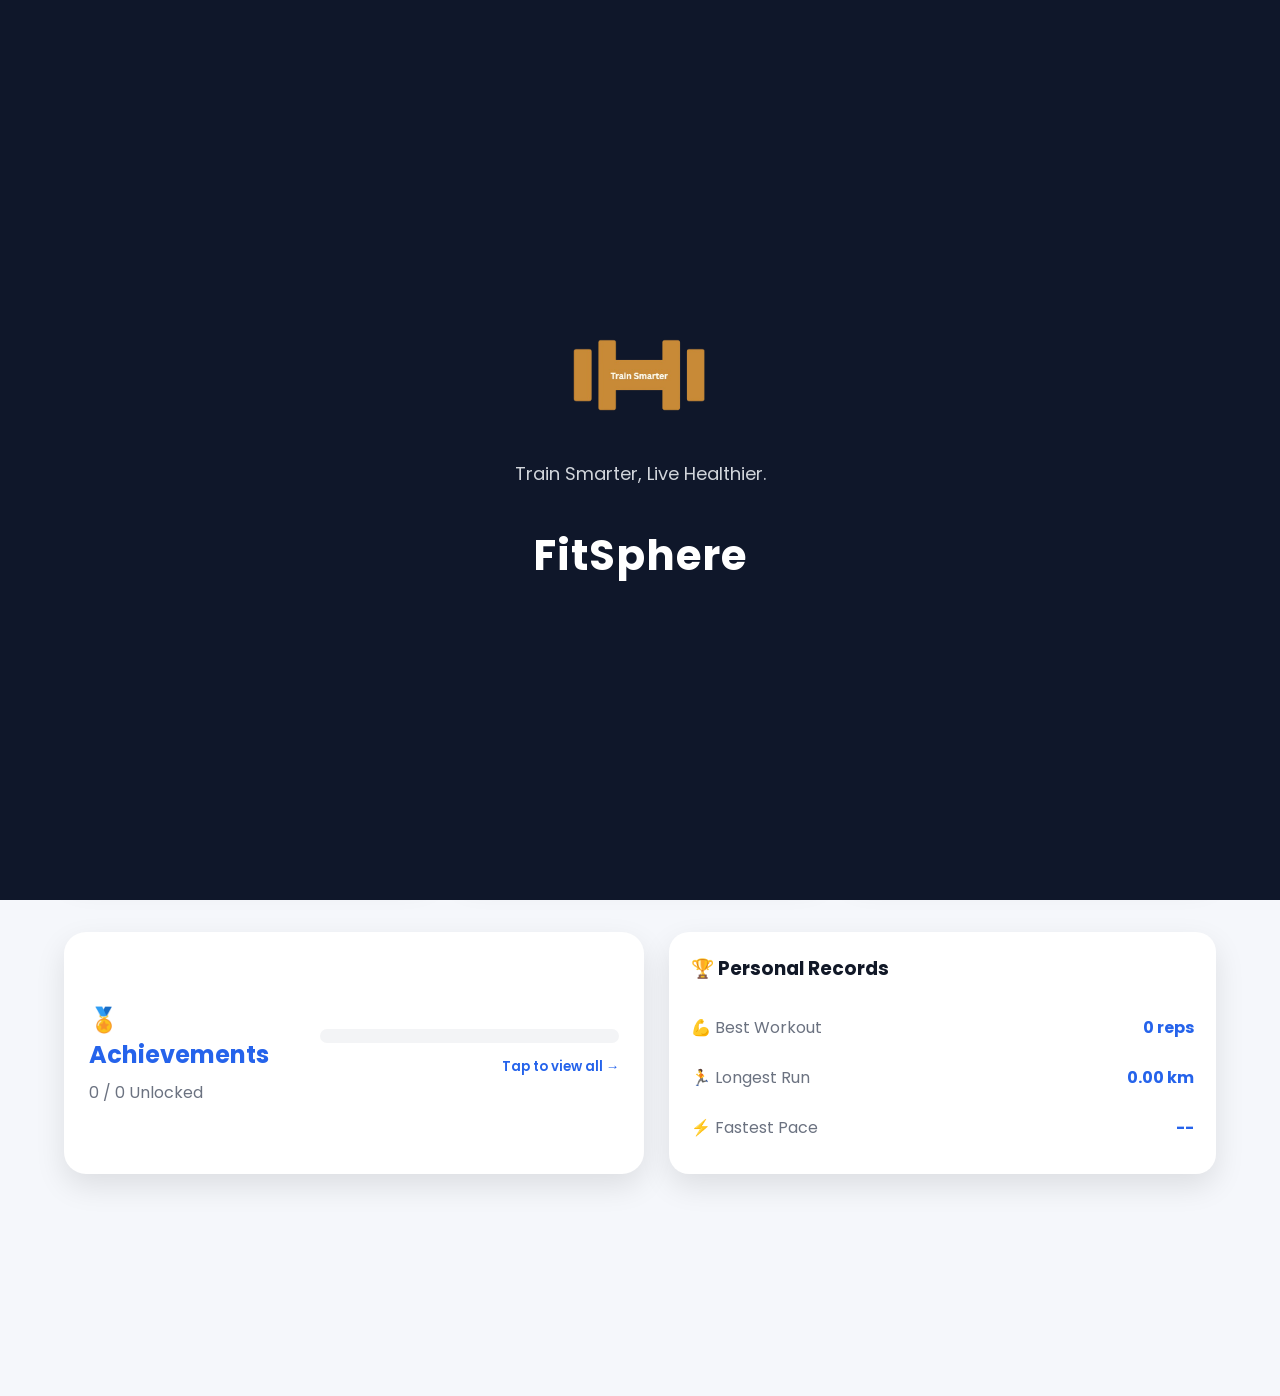
==== commit 685b77d4: "Updated FitSphere" ====
--- a/index.html
+++ b/index.html
@@ -11,6 +11,7 @@
     </script>
 
     <title>FitSphere</title>
+    <link rel="icon" href="favicon.ico" />
     <link rel="stylesheet" href="styles.css" />
     <link rel="stylesheet" href="themes.css" />
     <link rel="stylesheet" href="toast.css" />
--- a/themes.css
+++ b/themes.css
@@ -110,35 +110,40 @@
 =========================== */
 .bottom-nav {
   position: fixed;
+  bottom: 0;
   left: 0;
-  bottom: 0;
+  right: 0;
   width: 100%;
+  max-width: 100%;
+  display: flex;
+  justify-content: space-evenly;
+  align-items: center;
+  background: var(--surface);
+  border-top: 1px solid var(--border);
   height: 72px;
-  background: var(--surface);
-  display: flex;
-  justify-content: space-around;
-  align-items: center;
-  border-top: 1px solid var(--border);
-  box-shadow: 0 -5px 20px rgba(0, 0, 0, 0.12);
+  box-sizing: border-box;
+  overflow: hidden;
   z-index: 9999;
 }
 .bottom-nav a {
-  flex: 1;
-  text-align: center;
+  flex: 1 1 0;
+  min-width: 0;
+  display: flex;
+  flex-direction: column;
+  justify-content: center;
+  align-items: center;
+  padding: 0;
   text-decoration: none;
   color: var(--text-secondary);
-  display: flex;
-  flex-direction: column;
-  align-items: center;
-  gap: 4px;
-  padding: 10px 0;
-  transition: 0.25s;
+  box-sizing: border-box;
 }
-.bottom-nav a span {
+.bottom-nav span {
   font-size: 24px;
+  line-height: 1;
 }
-.bottom-nav a small {
-  font-size: 13px;
+.bottom-nav small {
+  font-size: 12px;
+  white-space: nowrap;
 }
 .bottom-nav a:hover {
   color: var(--primary);
